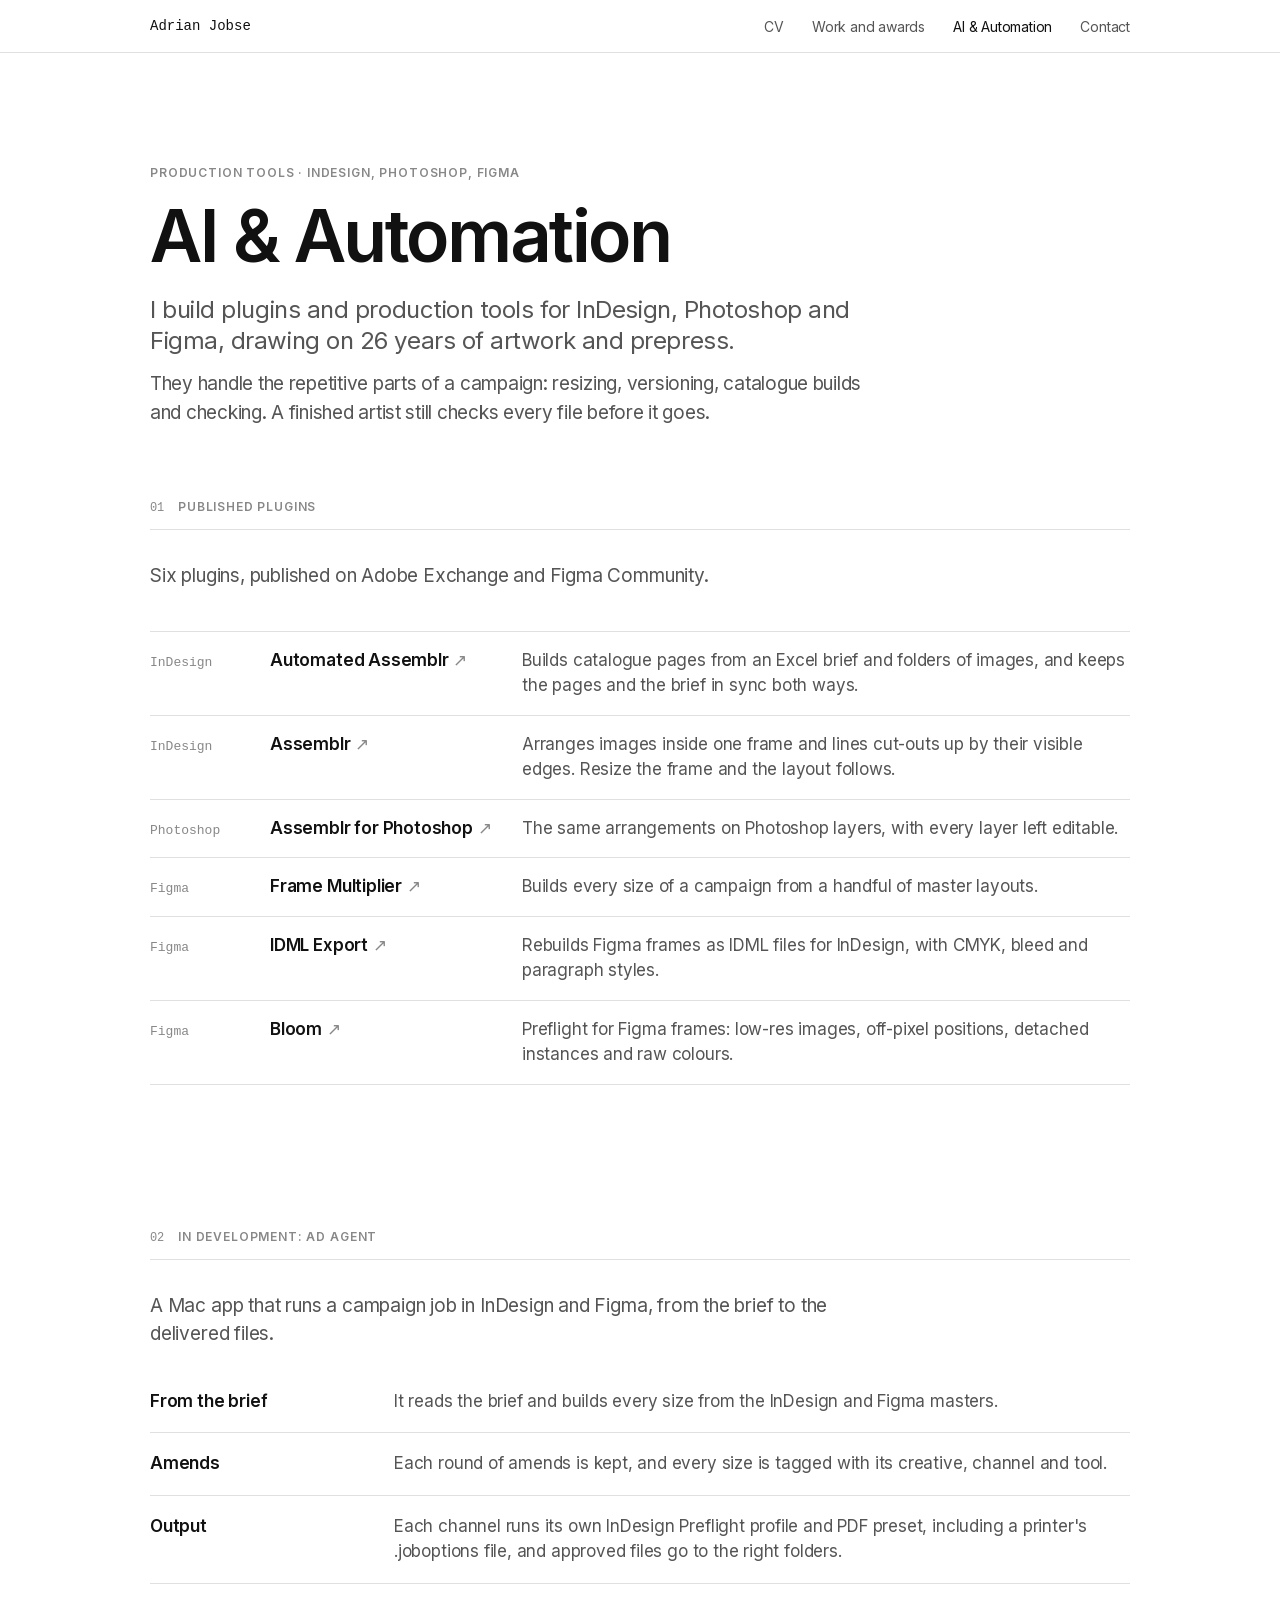
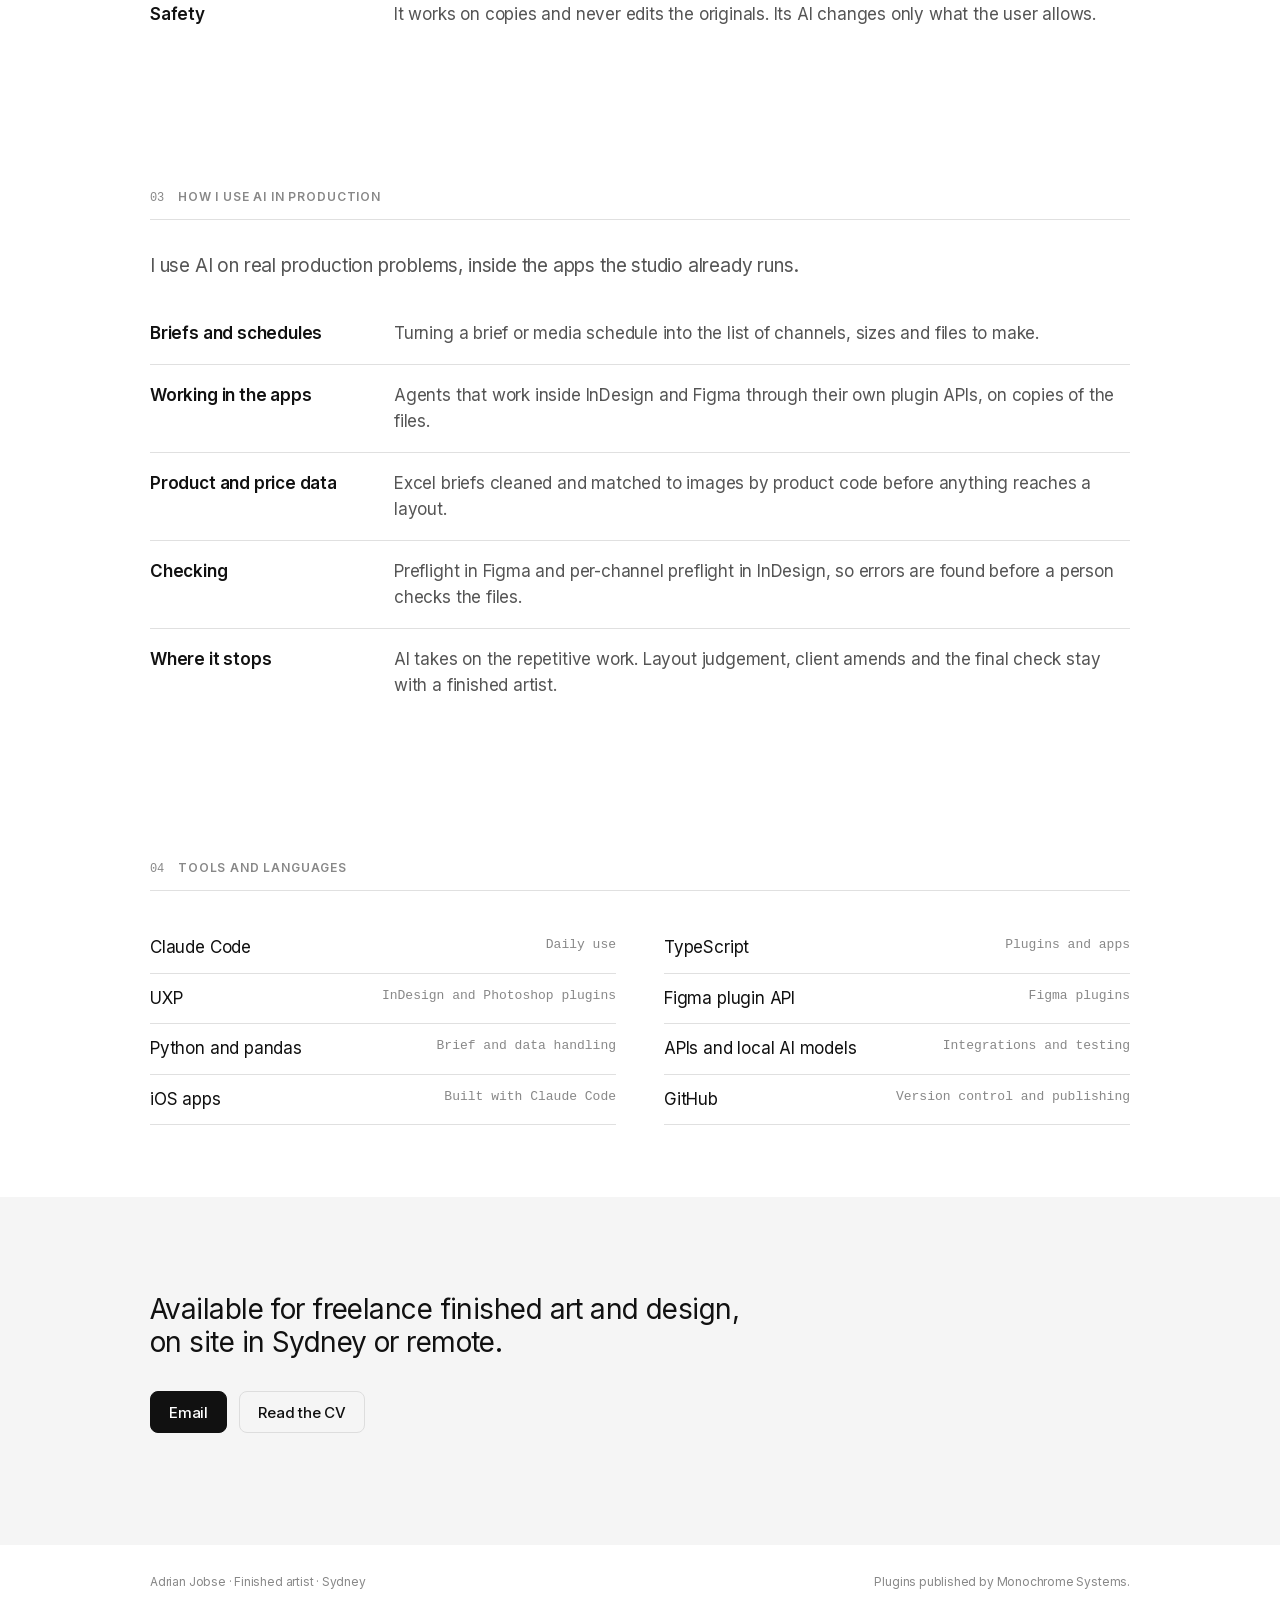
==== ai-automation.html @ ed4e742a "Award row under the CV intro buttons Co-Authored-By: Claude Opus 5.5 <noreply@anthropic.com>" ====
<!DOCTYPE html>
<html lang="en-AU">
<head>
  <meta charset="utf-8">
  <meta name="viewport" content="width=device-width, initial-scale=1">
  <title>AI &amp; Automation · Adrian Jobse</title>
  <meta name="description" content="Plugins and production tools for InDesign, Photoshop and Figma, built by a finished artist: resizing, versioning, catalogue builds and preflight.">
  <meta property="og:title" content="AI &amp; Automation · Adrian Jobse">
  <link rel="icon" href="assets/favicon.svg" type="image/svg+xml">
  <link rel="preload" href="assets/fonts/inter-latin.woff2" as="font" type="font/woff2" crossorigin>
  <link rel="stylesheet" href="assets/site.css?v=11">
</head>
<body>

<header class="nav">
  <div class="wrap">
    <a class="nav-name" href="./">Adrian Jobse</a>
    <nav class="nav-links" aria-label="Pages">
      <a href="./">CV</a>
      <a href="work.html">Work and awards</a>
      <a href="ai-automation.html" aria-current="page">AI &amp; Automation</a>
      <a href="./#contact">Contact</a>
    </nav>
  </div>
</header>

<main>

  <section class="hero">
    <div class="wrap">
      <p class="label">Production tools · InDesign, Photoshop, Figma</p>
      <h1 class="t-hero">AI &amp; Automation</h1>
      <p class="t-sub">I build plugins and production tools for InDesign, Photoshop and Figma, drawing on 26 years of artwork and prepress.</p>
      <p class="t-sub t-sub-2">They handle the repetitive parts of a campaign: resizing, versioning, catalogue builds and checking. A finished artist still checks every file before it goes.</p>
    </div>
  </section>

  <section class="section" id="plugins" style="padding-top: 0">
    <div class="wrap">
      <div class="section-head"><span class="section-index">01</span><h2 class="label">Published plugins</h2></div>
      <p class="lead">Six plugins, published on Adobe Exchange and Figma Community.</p>
      <ul class="plugins">
        <li>
          <span class="plugin-host">InDesign</span>
          <a class="plugin-name" href="https://exchange.adobe.com/apps/cc/5a740995/automated-assemblr">Automated Assemblr</a>
          <span class="plugin-text">Builds catalogue pages from an Excel brief and folders of images, and keeps the pages and the brief in sync both ways.</span>
        </li>
        <li>
          <span class="plugin-host">InDesign</span>
          <a class="plugin-name" href="https://exchange.adobe.com/apps/cc/69adc668/assemblr">Assemblr</a>
          <span class="plugin-text">Arranges images inside one frame and lines cut-outs up by their visible edges. Resize the frame and the layout follows.</span>
        </li>
        <li>
          <span class="plugin-host">Photoshop</span>
          <a class="plugin-name" href="https://exchange.adobe.com/apps/cc/ac95f6df/assemblr-for-photoshop">Assemblr for Photoshop</a>
          <span class="plugin-text">The same arrangements on Photoshop layers, with every layer left editable.</span>
        </li>
        <li>
          <span class="plugin-host">Figma</span>
          <a class="plugin-name" href="https://www.figma.com/community/plugin/1680043052278547639/frame-multiplier">Frame Multiplier</a>
          <span class="plugin-text">Builds every size of a campaign from a handful of master layouts.</span>
        </li>
        <li>
          <span class="plugin-host">Figma</span>
          <a class="plugin-name" href="https://www.figma.com/community/plugin/1673864920631374701">IDML Export</a>
          <span class="plugin-text">Rebuilds Figma frames as IDML files for InDesign, with CMYK, bleed and paragraph styles.</span>
        </li>
        <li>
          <span class="plugin-host">Figma</span>
          <a class="plugin-name" href="https://www.figma.com/community/plugin/1664550979463930940/bloom-preflight">Bloom</a>
          <span class="plugin-text">Preflight for Figma frames: low-res images, off-pixel positions, detached instances and raw colours.</span>
        </li>
      </ul>
    </div>
  </section>

  <section class="section" id="ad-agent">
    <div class="wrap">
      <div class="section-head"><span class="section-index">02</span><h2 class="label">In development: Ad Agent</h2></div>
      <p class="lead">A Mac app that runs a campaign job in InDesign and Figma, from the brief to the delivered files.</p>
      <ul class="rows">
        <li><span class="row-name">From the brief</span><span class="row-text">It reads the brief and builds every size from the InDesign and Figma masters.</span></li>
        <li><span class="row-name">Amends</span><span class="row-text">Each round of amends is kept, and every size is tagged with its creative, channel and tool.</span></li>
        <li><span class="row-name">Output</span><span class="row-text">Each channel runs its own InDesign Preflight profile and PDF preset, including a printer's .joboptions file, and approved files go to the right folders.</span></li>
        <li><span class="row-name">Safety</span><span class="row-text">It works on copies and never edits the originals. Its AI changes only what the user allows.</span></li>
      </ul>
    </div>
  </section>

  <section class="section" id="ai">
    <div class="wrap">
      <div class="section-head"><span class="section-index">03</span><h2 class="label">How I use AI in production</h2></div>
      <p class="lead">I use AI on real production problems, inside the apps the studio already runs.</p>
      <ul class="rows">
        <li><span class="row-name">Briefs and schedules</span><span class="row-text">Turning a brief or media schedule into the list of channels, sizes and files to make.</span></li>
        <li><span class="row-name">Working in the apps</span><span class="row-text">Agents that work inside InDesign and Figma through their own plugin APIs, on copies of the files.</span></li>
        <li><span class="row-name">Product and price data</span><span class="row-text">Excel briefs cleaned and matched to images by product code before anything reaches a layout.</span></li>
        <li><span class="row-name">Checking</span><span class="row-text">Preflight in Figma and per-channel preflight in InDesign, so errors are found before a person checks the files.</span></li>
        <li><span class="row-name">Where it stops</span><span class="row-text">AI takes on the repetitive work. Layout judgement, client amends and the final check stay with a finished artist.</span></li>
      </ul>
    </div>
  </section>

  <section class="section" id="tools">
    <div class="wrap">
      <div class="section-head"><span class="section-index">04</span><h2 class="label">Tools and languages</h2></div>
      <ul class="tools">
        <li><span>Claude Code</span><span class="level">Daily use</span></li>
        <li><span>TypeScript</span><span class="level">Plugins and apps</span></li>
        <li><span>UXP</span><span class="level">InDesign and Photoshop plugins</span></li>
        <li><span>Figma plugin API</span><span class="level">Figma plugins</span></li>
        <li><span>Python and pandas</span><span class="level">Brief and data handling</span></li>
        <li><span>APIs and local AI models</span><span class="level">Integrations and testing</span></li>
        <li><span>iOS apps</span><span class="level">Built with Claude Code</span></li>
        <li><span>GitHub</span><span class="level">Version control and publishing</span></li>
      </ul>
    </div>
  </section>

  <section class="contact" id="contact">
    <div class="wrap">
      <p class="t-h">Available for freelance finished art and design, on site in Sydney or remote.</p>
      <div class="actions">
        <a class="button button-primary" href="mailto:adrianjobse@icloud.com">Email</a>
        <a class="button" href="./">Read the CV</a>
      </div>
    </div>
  </section>

</main>

<footer class="footer">
  <div class="wrap">
    <span>Adrian Jobse · Finished artist · Sydney</span>
    <span>Plugins published by Monochrome Systems.</span>
  </div>
</footer>

</body>
</html>
---- assets/site.css ----
/* Adrian Jobse — CV and work.
   The Monochrome house style (Ad Agent), pared back: Inter, #111 ink on white, neutral greys,
   one signal blue for links and focus, uppercase section labels, mono numbers, hairlines. */

@font-face {
  font-family: "Inter";
  font-style: normal;
  font-weight: 100 900;
  font-display: swap;
  src: url("fonts/inter-latin.woff2") format("woff2");
}

:root {
  --font: Inter, -apple-system, BlinkMacSystemFont, "Helvetica Neue", Helvetica, Arial, sans-serif;
  --mono: ui-monospace, SFMono-Regular, "SF Mono", Menlo, Consolas, monospace;
  --ink: #111;
  --ink-2: #555;
  --ink-3: #888;
  --paper: #fff;
  --card: #f5f5f5;
  --rule: #e0e0e0;
  --signal: #3372f6;
  --ok: #22a06b;
  --w: 980px;
}

*, *::before, *::after { box-sizing: border-box; }
html { -webkit-text-size-adjust: 100%; text-size-adjust: 100%; scroll-behavior: smooth; }
@media (prefers-reduced-motion: reduce) { html { scroll-behavior: auto; } }
body {
  margin: 0;
  font-family: var(--font);
  font-size: 17px;
  line-height: 1.5;
  letter-spacing: -0.011em;
  color: var(--ink);
  background: var(--paper);
  -webkit-font-smoothing: antialiased;
  -moz-osx-font-smoothing: grayscale;
  font-feature-settings: "cv11";
}
h1, h2, h3, p, ul, ol, dl, dd, figure { margin: 0; }
h1, h2, h3 { font-weight: 600; }
ul, ol { padding: 0; list-style: none; }
img { display: block; max-width: 100%; height: auto; }
a { color: inherit; text-decoration: none; }
:focus-visible { outline: 2px solid var(--signal); outline-offset: 2px; border-radius: 4px; }
[id] { scroll-margin-top: 72px; }

.wrap { width: min(var(--w), 87.5%); margin-inline: auto; }

/* Nav ---------------------------------------------------------------------- */

.nav {
  position: sticky; top: 0; z-index: 10;
  background: rgba(255, 255, 255, 0.86);
  -webkit-backdrop-filter: saturate(180%) blur(16px);
  backdrop-filter: saturate(180%) blur(16px);
  border-bottom: 1px solid var(--rule);
}
.nav .wrap { display: flex; align-items: center; justify-content: space-between; height: 52px; }
.nav-name { font-family: var(--mono); font-size: 14px; letter-spacing: 0; }
.nav-links { display: flex; gap: 28px; font-size: 14px; color: var(--ink-2); }
.nav-links a:hover, .nav-links a[aria-current="page"] { color: var(--ink); }
@media (max-width: 640px) { .nav-links { gap: 16px; font-size: 13px; } }
/* Phones: four tabs and the name don't fit on one line, so the name drops out (each page's heading carries it). */
@media (max-width: 520px) { .nav-name { display: none; } .nav .wrap { justify-content: flex-start; } .nav-links { gap: 16px; } }

/* Type --------------------------------------------------------------------- */

.label { font-size: 12px; line-height: 1.33; font-weight: 600; letter-spacing: 0.07em; text-transform: uppercase; color: var(--ink-3); }
.t-hero { font-size: 72px; line-height: 1.04; letter-spacing: -0.034em; }
.t-sub { font-size: 24px; line-height: 1.3; font-weight: 400; letter-spacing: -0.019em; color: var(--ink-2); }
.t-h { font-size: 28px; line-height: 1.18; letter-spacing: -0.02em; }
.lead { font-size: 19px; line-height: 1.5; color: var(--ink-2); max-width: 40em; }
.mono { font-family: var(--mono); letter-spacing: 0; }
@media (max-width: 734px) {
  .t-hero { font-size: 44px; line-height: 1.06; }
  .t-sub { font-size: 20px; }
  .t-h { font-size: 23px; }
  .lead { font-size: 17px; }
}

a.link { color: var(--signal); }
a.link:hover { text-decoration: underline; }

/* Buttons and status ------------------------------------------------------- */

.actions { display: flex; flex-wrap: wrap; align-items: center; gap: 12px; margin-top: 32px; }
.button {
  display: inline-flex; align-items: center; justify-content: center;
  min-height: 42px; padding: 10px 18px;
  border: 1px solid #ddd; border-radius: 8px;
  font-size: 15px; font-weight: 500; line-height: 1.3; white-space: nowrap;
  transition: background-color 0.12s, border-color 0.12s;
}
.button:hover { background: var(--card); }
.button-primary { border-color: var(--ink); background: var(--ink); color: var(--paper); }
.button-primary:hover { background: #2b2b2b; border-color: #2b2b2b; }
.status { display: inline-flex; align-items: center; gap: 9px; padding: 0 4px; font-size: 15px; font-weight: 500; color: var(--ink-2); }
.status-dot { width: 6px; height: 6px; border-radius: 50%; background: var(--ok); }

/* Hero --------------------------------------------------------------------- */

.hero { padding: 112px 0 72px; }
.hero .label { margin-bottom: 18px; }
.hero-grid { display: grid; grid-template-columns: 1fr 280px; gap: 56px; align-items: end; }
.hero-photo { width: 100%; aspect-ratio: 3 / 4; object-fit: cover; border-radius: 14px; background: var(--card); }
@media (max-width: 900px) { .hero-grid { grid-template-columns: 1fr 200px; gap: 32px; } }
@media (max-width: 640px) {
  .hero-grid { grid-template-columns: 1fr; gap: 0; }
  .hero-photo { order: -1; width: 160px; margin-bottom: 28px; }
}
/* Award shows as a row of grey wordmarks under the buttons; links to the awards list. */
.award-strip { display: block; margin-top: 36px; color: var(--ink-3); }
.award-caption { display: block; margin-bottom: 12px; font-size: 11px; font-weight: 600; letter-spacing: 0.07em; text-transform: uppercase; }
.award-marks { display: flex; flex-wrap: wrap; gap: 14px 30px; }
.award-mark { display: flex; flex-direction: column; gap: 3px; }
.award-mark b { font-size: 14px; font-weight: 800; letter-spacing: 0.02em; text-transform: uppercase; color: #9a9a9a; line-height: 1; transition: color 0.15s; }
.award-mark i { font-style: normal; font-family: var(--mono); font-size: 10.5px; letter-spacing: 0; color: var(--ink-3); }
.award-strip:hover .award-mark b { color: var(--ink-2); }
@media (max-width: 734px) { .award-marks { gap: 12px 22px; } .award-mark b { font-size: 13px; } }
.hero .t-sub { margin-top: 20px; max-width: 30em; }
.hero .t-sub-2 { margin-top: 14px; font-size: 19px; line-height: 1.5; letter-spacing: -0.014em; max-width: 38em; }
@media (max-width: 734px) { .hero .t-sub-2 { font-size: 17px; } }
@media (max-width: 734px) { .hero { padding: 64px 0 48px; } }

.facts {
  display: grid; grid-template-columns: repeat(4, 1fr); gap: 24px;
  margin-top: 72px; padding-top: 24px; border-top: 1px solid var(--rule);
}
.fact-num { font-family: var(--mono); font-size: 28px; line-height: 1.1; letter-spacing: -0.02em; }
.fact-text { margin-top: 6px; font-size: 14px; line-height: 1.4; color: var(--ink-2); }
@media (max-width: 734px) { .facts { grid-template-columns: repeat(2, 1fr); row-gap: 28px; margin-top: 48px; } }

/* Sections ----------------------------------------------------------------- */

.section { padding: 72px 0; }
@media (max-width: 734px) { .section { padding: 48px 0; } }
.section-head {
  display: flex; align-items: baseline; gap: 14px;
  margin-bottom: 32px; padding-bottom: 12px; border-bottom: 1px solid var(--rule);
}
.section-index { font-family: var(--mono); font-size: 12px; color: var(--ink-3); font-variant-numeric: tabular-nums; }
.section .lead { margin-bottom: 40px; }

/* Two-column lists: a name on the left, what it covers on the right. */
.rows > li {
  display: grid; grid-template-columns: 220px 1fr; gap: 24px;
  padding: 18px 0; border-bottom: 1px solid var(--rule);
}
.rows > li:first-child { padding-top: 0; }
.rows > li:last-child { border-bottom: 0; }
.row-name { font-weight: 600; }
.row-text { color: var(--ink-2); }
.row-text .mono { font-size: 13px; color: var(--ink-3); }
@media (max-width: 734px) { .rows > li { grid-template-columns: 1fr; gap: 4px; } }

/* Channel tiles. */
.tiles { display: grid; grid-template-columns: repeat(3, 1fr); gap: 12px; }
.tile { padding: 22px 22px 24px; border-radius: 14px; background: var(--card); }
.tile h3 { font-size: 17px; }
.tile p { margin-top: 6px; font-size: 15px; line-height: 1.45; color: var(--ink-2); }
.tile .sizes { display: block; margin-top: 12px; font-family: var(--mono); font-size: 12px; line-height: 1.5; color: var(--ink-3); letter-spacing: 0; }
@media (max-width: 900px) { .tiles { grid-template-columns: repeat(2, 1fr); } }
@media (max-width: 560px) { .tiles { grid-template-columns: 1fr; } }

/* Tools: name and level. */
.tools { display: grid; grid-template-columns: repeat(2, 1fr); column-gap: 48px; }
.tools li { display: flex; justify-content: space-between; gap: 16px; padding: 12px 0; border-bottom: 1px solid var(--rule); }
.tools .level { font-family: var(--mono); font-size: 13px; color: var(--ink-3); letter-spacing: 0; white-space: nowrap; }
@media (max-width: 734px) { .tools { grid-template-columns: 1fr; } }
.note { margin-top: 28px; font-size: 15px; color: var(--ink-2); max-width: 44em; }

/* A headline figure in a card (the catalogue workflow). */
.highlight { display: grid; grid-template-columns: 220px 1fr; gap: 24px; align-items: baseline; margin-bottom: 40px; padding: 28px; border-radius: 14px; background: var(--card); }
.highlight-num { font-family: var(--mono); font-size: 28px; line-height: 1.1; letter-spacing: -0.02em; white-space: nowrap; }
.highlight h3 { font-size: 17px; }
.highlight p { margin-top: 4px; color: var(--ink-2); }
@media (max-width: 734px) { .highlight { grid-template-columns: 1fr; gap: 12px; padding: 22px; } }

/* Published plugins. */
.plugins > li { display: grid; grid-template-columns: 96px 228px 1fr; gap: 24px; padding: 16px 0; border-bottom: 1px solid var(--rule); align-items: baseline; }
.plugins > li:first-child { border-top: 1px solid var(--rule); }
.plugin-host { font-family: var(--mono); font-size: 13px; color: var(--ink-3); letter-spacing: 0; }
.plugin-name { font-weight: 600; color: var(--ink); }
.plugin-name::after { content: " ↗"; font-weight: 400; color: var(--ink-3); }
.plugin-name:hover { color: var(--signal); }
.plugin-text { color: var(--ink-2); }
@media (max-width: 734px) { .plugins > li { grid-template-columns: 1fr; gap: 2px; } }

/* Skills: a column per app, its features listed under it with a glyph each, as on apple.com's compare pages. */
.apps { display: grid; grid-template-columns: repeat(6, 1fr); gap: 32px 20px; }
.app { text-align: center; }
.app-icon {
  display: inline-grid; place-items: center; width: 56px; height: 56px; border-radius: 13px;
  background: var(--ink); color: #fff; font-size: 22px; font-weight: 600; letter-spacing: -0.02em;
}
.app-icon img { width: 26px; height: 26px; }
.app-name { margin-top: 14px; font-size: 17px; letter-spacing: -0.016em; }
.feats { display: grid; gap: 12px; margin-top: 20px; padding-top: 20px; border-top: 1px solid var(--rule); }
.feats li { font-size: 14px; line-height: 1.35; color: var(--ink-2); }
.utilities { margin-top: 64px; }
@media (max-width: 1068px) { .apps { grid-template-columns: repeat(3, 1fr); row-gap: 48px; } }
@media (max-width: 560px) { .apps { grid-template-columns: repeat(2, 1fr); } }

/* Experience timeline. */
.timeline > li { display: grid; grid-template-columns: 220px 1fr; gap: 24px; padding: 20px 0; border-bottom: 1px solid var(--rule); }
.timeline > li:first-child { padding-top: 0; }
.timeline > li:last-child { border-bottom: 0; }
.timeline .when { font-family: var(--mono); font-size: 14px; color: var(--ink-3); letter-spacing: 0; }
.timeline h3 { font-size: 17px; }
.timeline p { margin-top: 4px; color: var(--ink-2); }
@media (max-width: 734px) { .timeline > li { grid-template-columns: 1fr; gap: 4px; } }

/* Contact. */
.contact { padding: 96px 0 112px; background: var(--card); }
.contact .t-h { max-width: 22em; }
.contact .lead { margin-top: 12px; }

.footer { padding: 28px 0 40px; font-size: 12px; color: var(--ink-3); }
.footer .wrap { display: flex; justify-content: space-between; gap: 16px; flex-wrap: wrap; }

/* Work page ---------------------------------------------------------------- */

.campaign { padding: 56px 0; border-top: 1px solid var(--rule); }
.campaign:first-of-type { border-top: 0; padding-top: 0; }
.campaign-head { display: grid; grid-template-columns: 220px 1fr; gap: 24px; margin-bottom: 28px; }
.campaign-head h2 { font-size: 21px; letter-spacing: -0.016em; }
.campaign-head .when { margin-top: 4px; font-family: var(--mono); font-size: 13px; color: var(--ink-3); letter-spacing: 0; }
.campaign-head p { color: var(--ink-2); }
@media (max-width: 734px) { .campaign-head { grid-template-columns: 1fr; gap: 8px; } }

/* Each row's pieces grow by their aspect ratio (--ar = width / height), so a row's images share one height. */
.gallery { display: grid; gap: 28px; }
.gallery-row { display: flex; gap: 12px; align-items: flex-start; }
.gallery-row.narrow { max-width: 62%; }
.piece { flex: var(--ar, 1) 1 0; min-width: 0; }
.piece a { display: block; overflow: hidden; border-radius: 10px; background: var(--card); cursor: zoom-in; }
.piece img { width: 100%; transition: transform 0.4s cubic-bezier(0.28, 0.11, 0.32, 1); }
.piece a:hover img { transform: scale(1.015); }
.piece figcaption { margin-top: 8px; font-size: 13px; line-height: 1.4; color: var(--ink-2); }
.piece figcaption .mono { display: block; margin-top: 2px; font-size: 12px; color: var(--ink-3); }
/* Phones: landscape pieces take the full width, portrait and square ones go two across at a fixed half width. */
@media (max-width: 734px) {
  .gallery-row { flex-wrap: wrap; row-gap: 20px; }
  .gallery-row.narrow { max-width: none; }
  .piece { flex: 0 0 100%; order: 1; }
  .piece.pair { flex: 0 0 calc(50% - 6px); order: 0; }
}

/* Rollout flow chart: Ad Agent's node view in miniature (scripts/rollout.py draws the SVG). */
.flow { border: 1px solid var(--rule); border-radius: 14px; overflow: hidden; background: #fff; }
.flow-bar { display: flex; align-items: baseline; gap: 12px; padding: 12px 18px; border-bottom: 1px solid #eee; font-size: 13px; }
.flow-name { font-weight: 600; }
.flow-sub { color: var(--ink-3); }
.flow-view { padding: 24px 22px 26px; overflow-x: auto; background: radial-gradient(ellipse 70% 80% at 50% 55%, #f1f1f1 0%, #f1f1f1 45%, #fff 100%); }
.flow-graph { display: block; width: 100%; min-width: 880px; height: auto; overflow: visible; font-family: var(--font); }
.fl-title { font-size: 10.5px; font-weight: 600; letter-spacing: 0.07em; fill: var(--ink-3); }
.fe { fill: none; stroke: #d6d6d6; stroke-width: 1.2; }
.fe-chosen { stroke: var(--signal); stroke-width: 2; }
.fn-box { fill: #fff; stroke: #e0e0e0; }
.fn-chosen .fn-box { stroke: var(--signal); }
.fn-mark { fill: var(--signal); }
.fn-label { font-size: 12px; font-weight: 600; fill: var(--ink); letter-spacing: -0.005em; }
.fn-mono { font-family: var(--mono); font-size: 10.5px; font-weight: 400; fill: var(--ink-2); letter-spacing: 0; }
.fn-sub { font-size: 10.5px; fill: var(--ink-2); }
.fn-app { fill: var(--ink-2); }
.flow-key { display: inline-flex; align-items: center; gap: 5px; margin-left: 14px; }
.flow-key svg { width: 11px; height: 11px; fill: var(--ink-2); }
.flow-summary { display: flex; flex-wrap: wrap; align-items: center; gap: 8px; padding: 10px 18px; border-top: 1px solid #eee; font-size: 12px; color: var(--ink-3); }
@media (max-width: 734px) { .flow-view { padding: 18px 14px; } }

/* Awards. */
.awards > li { display: grid; grid-template-columns: 72px 1fr auto; gap: 24px; padding: 16px 0; border-bottom: 1px solid var(--rule); align-items: baseline; }
.awards > li:first-child { border-top: 1px solid var(--rule); }
.awards .year { font-family: var(--mono); font-size: 14px; color: var(--ink-3); letter-spacing: 0; }
.awards .what { font-weight: 600; }
.awards .detail { display: block; font-weight: 400; color: var(--ink-2); }
.awards .src { font-size: 13px; color: var(--signal); white-space: nowrap; }
.awards .src:hover { text-decoration: underline; }
@media (max-width: 734px) { .awards > li { grid-template-columns: 52px 1fr; } .awards .src { grid-column: 2; } }

/* Lightbox. */
.lightbox { padding: 0; border: 0; background: transparent; max-width: 100vw; max-height: 100vh; width: 100vw; height: 100vh; }
.lightbox::backdrop { background: rgba(10, 10, 10, 0.92); }
.lightbox form { position: absolute; inset: 0; display: grid; place-items: center; padding: 48px 24px 64px; }
.lightbox button { all: unset; position: absolute; inset: 0; cursor: zoom-out; }
.lightbox img { position: relative; max-width: 100%; max-height: calc(100vh - 112px); width: auto; border-radius: 4px; pointer-events: none; }
.lightbox p { position: absolute; left: 0; right: 0; bottom: 24px; text-align: center; font-size: 13px; color: #a7adb6; pointer-events: none; }

/* Print: the CV page as a clean two-page handout. */
@media print {
  .nav, .actions, .contact .actions, .footer { display: none; }
  body { font-size: 11pt; }
  .hero { padding: 0 0 16pt; }
  .t-hero { font-size: 32pt; }
  .t-sub { font-size: 13pt; }
  .facts { margin-top: 16pt; }
  .section { padding: 14pt 0; break-inside: avoid-page; }
  .tile { background: none; border: 1px solid var(--rule); break-inside: avoid; }
  .contact { padding: 16pt 0; background: none; }
  .wrap { width: 100%; }
  a.link::after { content: " (" attr(href) ")"; color: var(--ink-3); font-size: 9pt; }
}
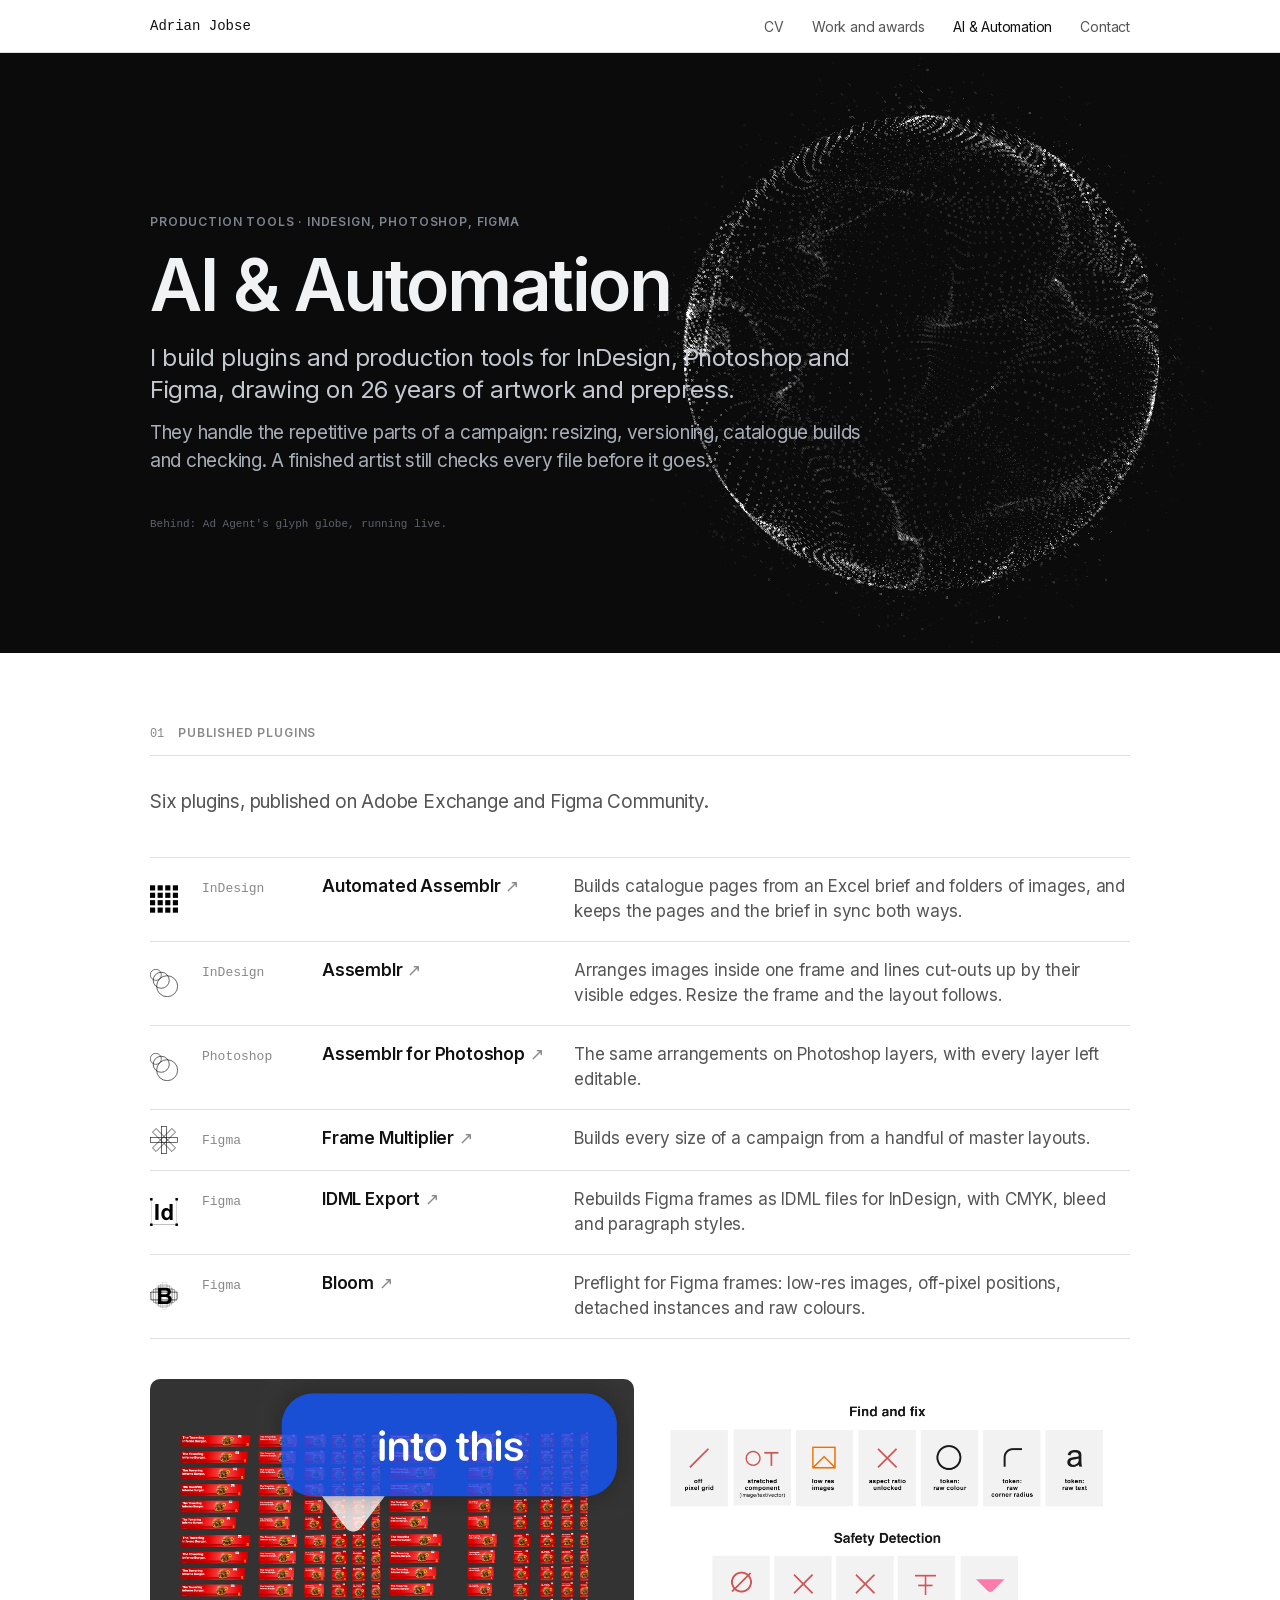
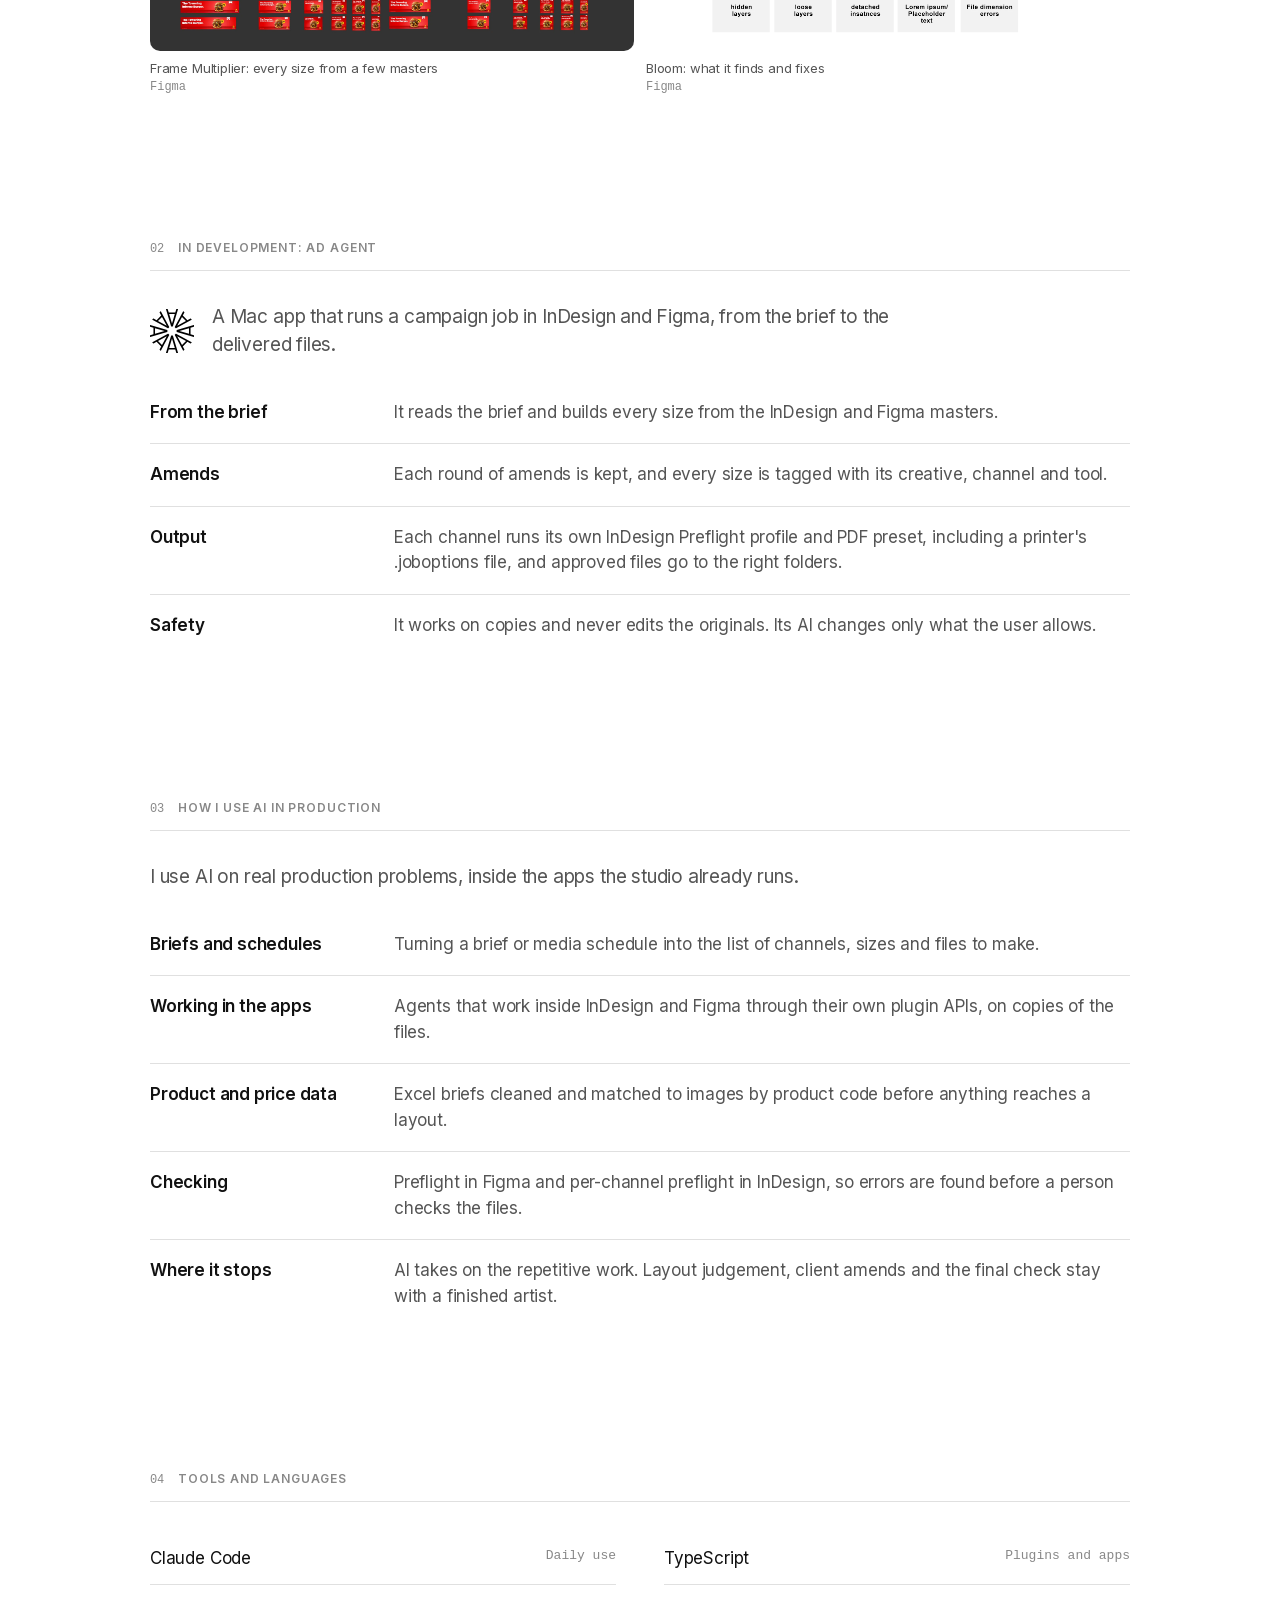
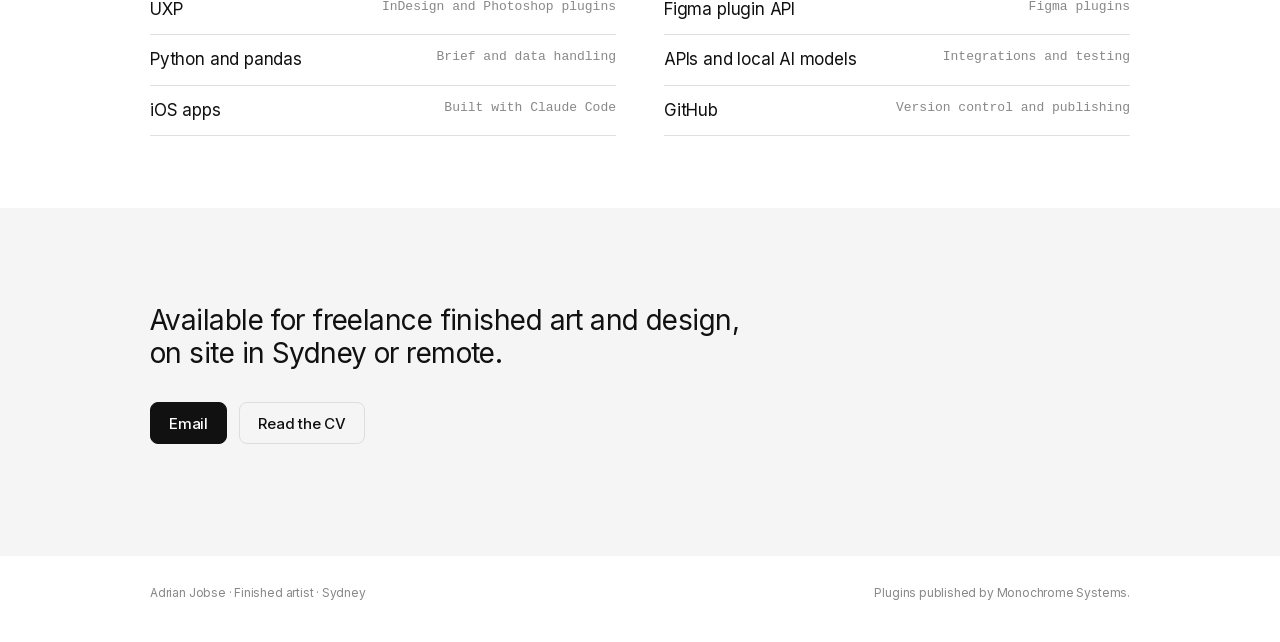
==== commit c0fc3ed8: "AI & Automation: Ad Agent globe header, plugin icons, tour slides Co-Authored-By: Claude Opus 5.5 <n" ====
--- a/ai-automation.html
+++ b/ai-automation.html
@@ -8,7 +8,7 @@
   <meta property="og:title" content="AI &amp; Automation · Adrian Jobse">
   <link rel="icon" href="assets/favicon.svg" type="image/svg+xml">
   <link rel="preload" href="assets/fonts/inter-latin.woff2" as="font" type="font/woff2" crossorigin>
-  <link rel="stylesheet" href="assets/site.css?v=11">
+  <link rel="stylesheet" href="assets/site.css?v=14">
 </head>
 <body>
 
@@ -26,58 +26,72 @@
 
 <main>
 
-  <section class="hero">
+  <section class="hero hero-dark">
+    <div class="glyphs" data-glyphs='{"form":"globe","speed":2,"wobble":0,"grain":0,"flow":0.3,"breathe":0.05,"radius":0.37,"glyphScale":0.8,"rim":3.6,"back":1,"brightness":1.2,"tilt":0.21,"spray":0.5,"points":10000,"spin":0.11,"center":[0.72,0.5]}' aria-hidden="true"></div>
     <div class="wrap">
       <p class="label">Production tools · InDesign, Photoshop, Figma</p>
       <h1 class="t-hero">AI &amp; Automation</h1>
       <p class="t-sub">I build plugins and production tools for InDesign, Photoshop and Figma, drawing on 26 years of artwork and prepress.</p>
       <p class="t-sub t-sub-2">They handle the repetitive parts of a campaign: resizing, versioning, catalogue builds and checking. A finished artist still checks every file before it goes.</p>
-    </div>
-  </section>
-
-  <section class="section" id="plugins" style="padding-top: 0">
+      <p class="hero-credit">Behind: Ad Agent's glyph globe, running live.</p>
+    </div>
+  </section>
+
+  <section class="section" id="plugins">
     <div class="wrap">
       <div class="section-head"><span class="section-index">01</span><h2 class="label">Published plugins</h2></div>
       <p class="lead">Six plugins, published on Adobe Exchange and Figma Community.</p>
       <ul class="plugins">
         <li>
+          <img class="plugin-icon" src="assets/plugins/automated-assemblr.svg" alt="" width="28" height="28">
           <span class="plugin-host">InDesign</span>
           <a class="plugin-name" href="https://exchange.adobe.com/apps/cc/5a740995/automated-assemblr">Automated Assemblr</a>
           <span class="plugin-text">Builds catalogue pages from an Excel brief and folders of images, and keeps the pages and the brief in sync both ways.</span>
         </li>
         <li>
+          <img class="plugin-icon" src="assets/plugins/assemblr.svg" alt="" width="28" height="28">
           <span class="plugin-host">InDesign</span>
           <a class="plugin-name" href="https://exchange.adobe.com/apps/cc/69adc668/assemblr">Assemblr</a>
           <span class="plugin-text">Arranges images inside one frame and lines cut-outs up by their visible edges. Resize the frame and the layout follows.</span>
         </li>
         <li>
+          <img class="plugin-icon" src="assets/plugins/assemblr.svg" alt="" width="28" height="28">
           <span class="plugin-host">Photoshop</span>
           <a class="plugin-name" href="https://exchange.adobe.com/apps/cc/ac95f6df/assemblr-for-photoshop">Assemblr for Photoshop</a>
           <span class="plugin-text">The same arrangements on Photoshop layers, with every layer left editable.</span>
         </li>
         <li>
+          <img class="plugin-icon" src="assets/plugins/frame-multiplier.svg" alt="" width="28" height="28">
           <span class="plugin-host">Figma</span>
           <a class="plugin-name" href="https://www.figma.com/community/plugin/1680043052278547639/frame-multiplier">Frame Multiplier</a>
           <span class="plugin-text">Builds every size of a campaign from a handful of master layouts.</span>
         </li>
         <li>
+          <img class="plugin-icon" src="assets/plugins/idml-export.svg" alt="" width="28" height="28">
           <span class="plugin-host">Figma</span>
           <a class="plugin-name" href="https://www.figma.com/community/plugin/1673864920631374701">IDML Export</a>
           <span class="plugin-text">Rebuilds Figma frames as IDML files for InDesign, with CMYK, bleed and paragraph styles.</span>
         </li>
         <li>
+          <img class="plugin-icon" src="assets/plugins/bloom.svg" alt="" width="28" height="28">
           <span class="plugin-host">Figma</span>
           <a class="plugin-name" href="https://www.figma.com/community/plugin/1664550979463930940/bloom-preflight">Bloom</a>
           <span class="plugin-text">Preflight for Figma frames: low-res images, off-pixel positions, detached instances and raw colours.</span>
         </li>
       </ul>
+      <div class="gallery" style="margin-top: 40px">
+        <div class="gallery-row">
+          <figure class="piece" style="--ar: 1.778"><a href="assets/plugins/frame-multiplier-tour-3-1920.webp"><img src="assets/plugins/frame-multiplier-tour-3-1920.webp" width="1920" height="1080" loading="lazy" alt="Frame Multiplier: a handful of burger ad masters built out into hundreds of sizes on a Figma canvas."></a><figcaption>Frame Multiplier: every size from a few masters<span class="mono">Figma</span></figcaption></figure>
+          <figure class="piece" style="--ar: 1.778"><a href="assets/plugins/bloom-tour-3-1920.webp"><img src="assets/plugins/bloom-tour-3-1920.webp" width="1920" height="1080" loading="lazy" alt="Bloom: what it finds and fixes, from off-pixel positions and low-res images to detached instances and placeholder text."></a><figcaption>Bloom: what it finds and fixes<span class="mono">Figma</span></figcaption></figure>
+        </div>
+      </div>
     </div>
   </section>
 
   <section class="section" id="ad-agent">
     <div class="wrap">
       <div class="section-head"><span class="section-index">02</span><h2 class="label">In development: Ad Agent</h2></div>
-      <p class="lead">A Mac app that runs a campaign job in InDesign and Figma, from the brief to the delivered files.</p>
+      <p class="lead lead-with-icon"><img class="product-mark" src="assets/plugins/ad-agent.svg" alt="" width="44" height="44">A Mac app that runs a campaign job in InDesign and Figma, from the brief to the delivered files.</p>
       <ul class="rows">
         <li><span class="row-name">From the brief</span><span class="row-text">It reads the brief and builds every size from the InDesign and Figma masters.</span></li>
         <li><span class="row-name">Amends</span><span class="row-text">Each round of amends is kept, and every size is tagged with its creative, channel and tool.</span></li>
@@ -136,5 +150,54 @@
   </div>
 </footer>
 
+<dialog class="lightbox" aria-label="Enlarged image">
+  <form method="dialog">
+    <button aria-label="Close"></button>
+    <img alt="">
+    <p></p>
+  </form>
+</dialog>
+
+<script type="module">
+  // Ad Agent's glyph globe (assets/js/glyphs.js, from Ad Agent's globe.ts via the Monochrome Systems site): runs while
+  // the header is on screen, stops when it scrolls away, a still frame under Reduce motion.
+  import { startGlyphGlobe } from "./assets/js/glyphs.js";
+  for (const host of document.querySelectorAll("[data-glyphs]")) {
+    const options = JSON.parse(host.dataset.glyphs);
+    const canvas = document.createElement("canvas");
+    host.append(canvas);
+    // Start at once (the header is the first thing on the page); pause while it's scrolled away, carry on where it left off.
+    let globe = startGlyphGlobe(canvas, options);
+    let time = 0;
+    let since = performance.now();
+    const observer = new IntersectionObserver(([entry]) => {
+      if (entry.isIntersecting && !globe) {
+        globe = startGlyphGlobe(canvas, { ...options, time });
+        since = performance.now();
+      } else if (!entry.isIntersecting && globe) {
+        time += ((performance.now() - since) / 1000) * (options.speed || 1);
+        globe.stop();
+        globe = null;
+      }
+    });
+    observer.observe(host);
+    host.observer = observer;
+  }
+
+  const box = document.querySelector(".lightbox");
+  const big = box.querySelector("img");
+  const caption = box.querySelector("p");
+  document.querySelectorAll(".piece a").forEach((link) => {
+    link.addEventListener("click", (event) => {
+      if (event.metaKey || event.ctrlKey || event.shiftKey) return;
+      event.preventDefault();
+      big.src = link.href;
+      big.alt = link.querySelector("img").alt;
+      caption.textContent = link.closest("figure").querySelector("figcaption").innerText.replace("\n", " · ");
+      box.showModal();
+    });
+  });
+</script>
+
 </body>
 </html>
--- a/assets/site.css
+++ b/assets/site.css
@@ -115,7 +115,11 @@
 .award-strip { display: block; margin-top: 36px; color: var(--ink-3); }
 .award-caption { display: block; margin-bottom: 12px; font-size: 11px; font-weight: 600; letter-spacing: 0.07em; text-transform: uppercase; }
 .award-marks { display: flex; flex-wrap: wrap; gap: 14px 30px; }
-.award-mark { display: flex; flex-direction: column; gap: 3px; }
+.award-mark { display: flex; flex-direction: column; justify-content: flex-end; gap: 6px; }
+/* Each show's own logo, flattened to one grey whatever its colours (B&T's is white, AdNews's is red). */
+.award-mark img { display: block; width: auto; max-width: none; filter: brightness(0); opacity: 0.42; transition: opacity 0.15s; }
+.award-strip:hover .award-mark img { opacity: 0.7; }
+.award-marks { align-items: flex-end; }
 .award-mark b { font-size: 14px; font-weight: 800; letter-spacing: 0.02em; text-transform: uppercase; color: #9a9a9a; line-height: 1; transition: color 0.15s; }
 .award-mark i { font-style: normal; font-family: var(--mono); font-size: 10.5px; letter-spacing: 0; color: var(--ink-3); }
 .award-strip:hover .award-mark b { color: var(--ink-2); }
@@ -179,15 +183,32 @@
 .highlight p { margin-top: 4px; color: var(--ink-2); }
 @media (max-width: 734px) { .highlight { grid-template-columns: 1fr; gap: 12px; padding: 22px; } }
 
+/* AI & Automation header: near black, Ad Agent's glyph globe running behind the words (assets/js/glyphs.js). */
+.hero-dark { position: relative; overflow: hidden; isolation: isolate; min-height: 600px; display: flex; align-items: center; background: #0b0b0c; color: #f1f2f4; }
+.hero-dark .wrap { position: relative; z-index: 1; }
+.hero-dark .label { color: #7e858f; }
+.hero-dark .t-sub { color: #c4c9d0; }
+.hero-dark .t-sub-2 { color: #a7adb6; }
+.hero-credit { margin-top: 40px; font-family: var(--mono); font-size: 11px; letter-spacing: 0; color: #5d636b; }
+.glyphs { position: absolute; inset: 0; z-index: 0; overflow: hidden; pointer-events: none; }
+.glyphs canvas { position: absolute; left: 0; top: 0; width: 100%; height: 100%; }
+@media (max-width: 734px) { .hero-dark { min-height: 520px; } .hero-dark .glyphs { opacity: 0.3; } }
+
+/* Product marks: each plugin's own icon, drawn in its own weights. */
+.plugin-icon { width: 28px; height: 28px; align-self: center; }
+.lead-with-icon { display: flex; align-items: center; gap: 18px; }
+.product-mark { flex: none; width: 44px; height: 44px; }
+
 /* Published plugins. */
 .plugins > li { display: grid; grid-template-columns: 96px 228px 1fr; gap: 24px; padding: 16px 0; border-bottom: 1px solid var(--rule); align-items: baseline; }
 .plugins > li:first-child { border-top: 1px solid var(--rule); }
+.plugins > li:has(> .plugin-icon) { grid-template-columns: 28px 96px 228px 1fr; }
 .plugin-host { font-family: var(--mono); font-size: 13px; color: var(--ink-3); letter-spacing: 0; }
 .plugin-name { font-weight: 600; color: var(--ink); }
 .plugin-name::after { content: " ↗"; font-weight: 400; color: var(--ink-3); }
 .plugin-name:hover { color: var(--signal); }
 .plugin-text { color: var(--ink-2); }
-@media (max-width: 734px) { .plugins > li { grid-template-columns: 1fr; gap: 2px; } }
+@media (max-width: 734px) { .plugins > li, .plugins > li:has(> .plugin-icon) { grid-template-columns: 1fr; gap: 2px; } .plugin-icon { margin-bottom: 6px; } }
 
 /* Skills: a column per app, its features listed under it with a glyph each, as on apple.com's compare pages. */
 .apps { display: grid; grid-template-columns: repeat(6, 1fr); gap: 32px 20px; }
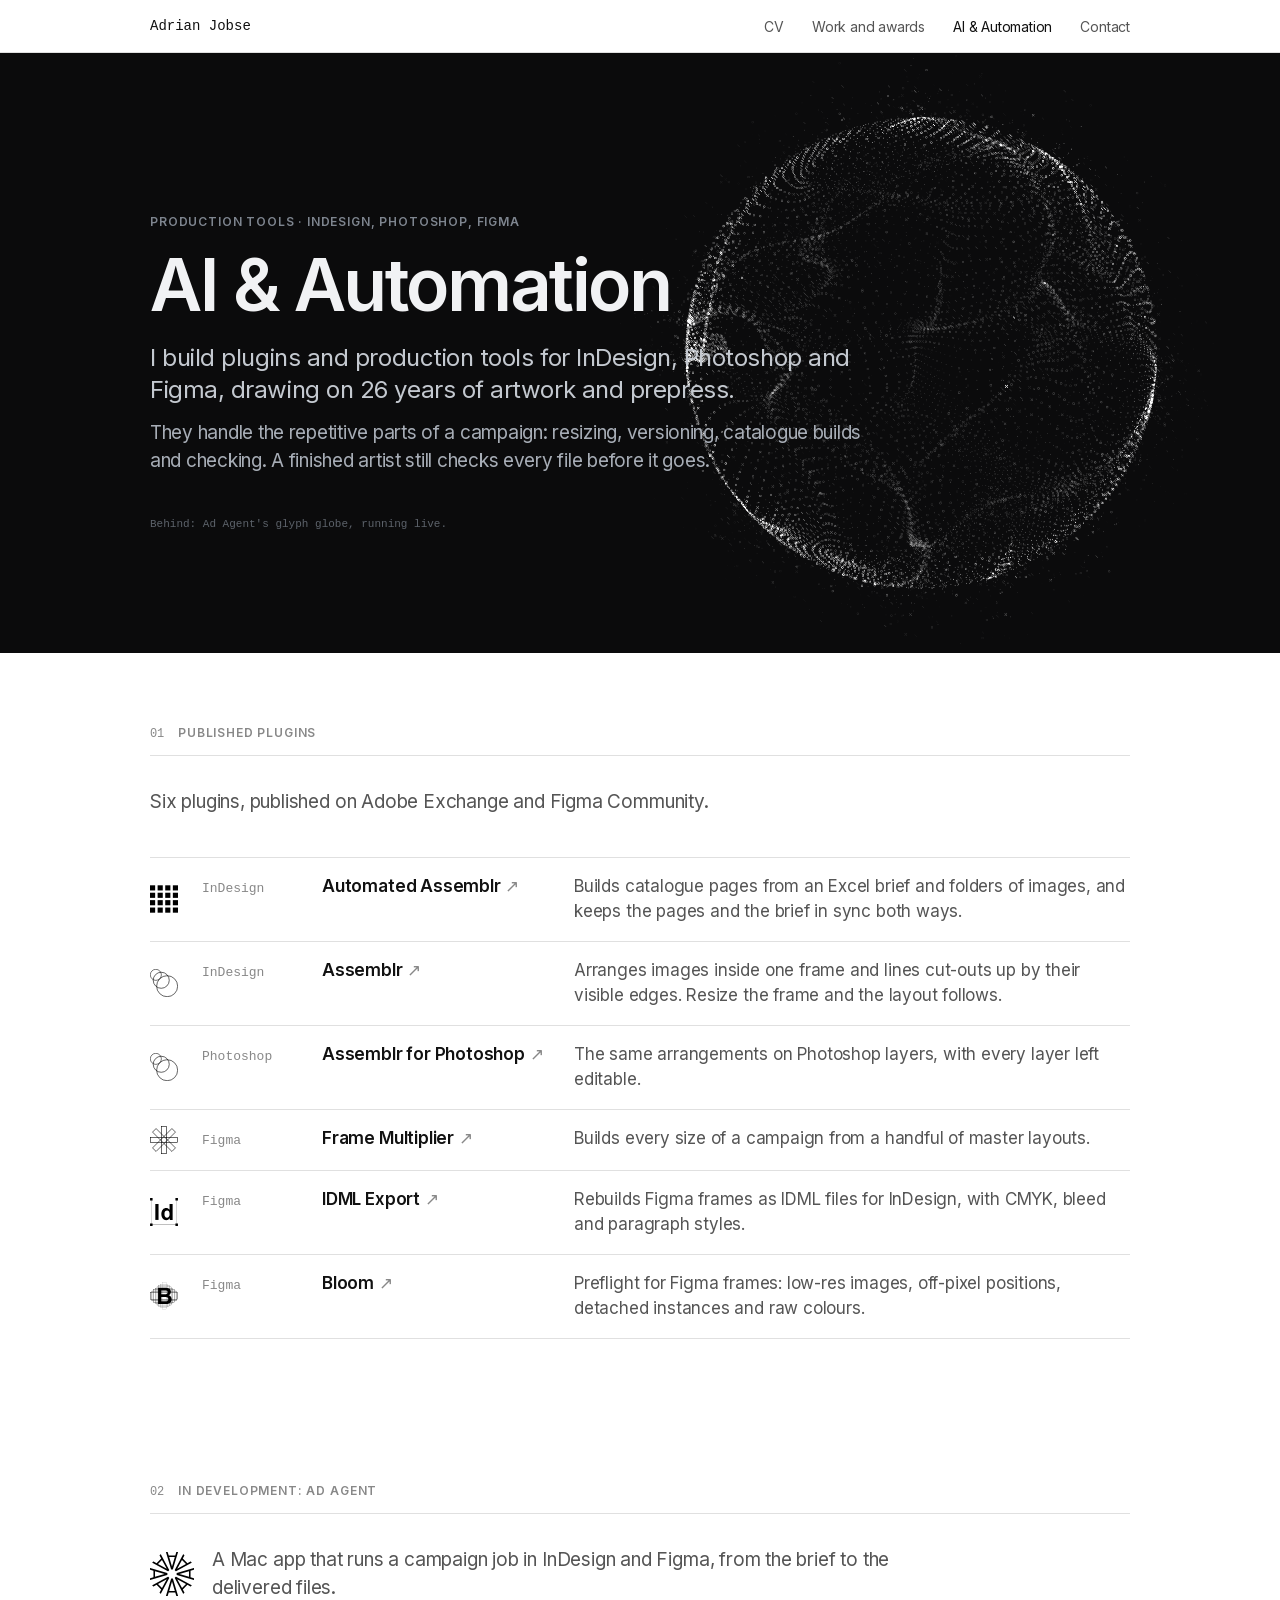
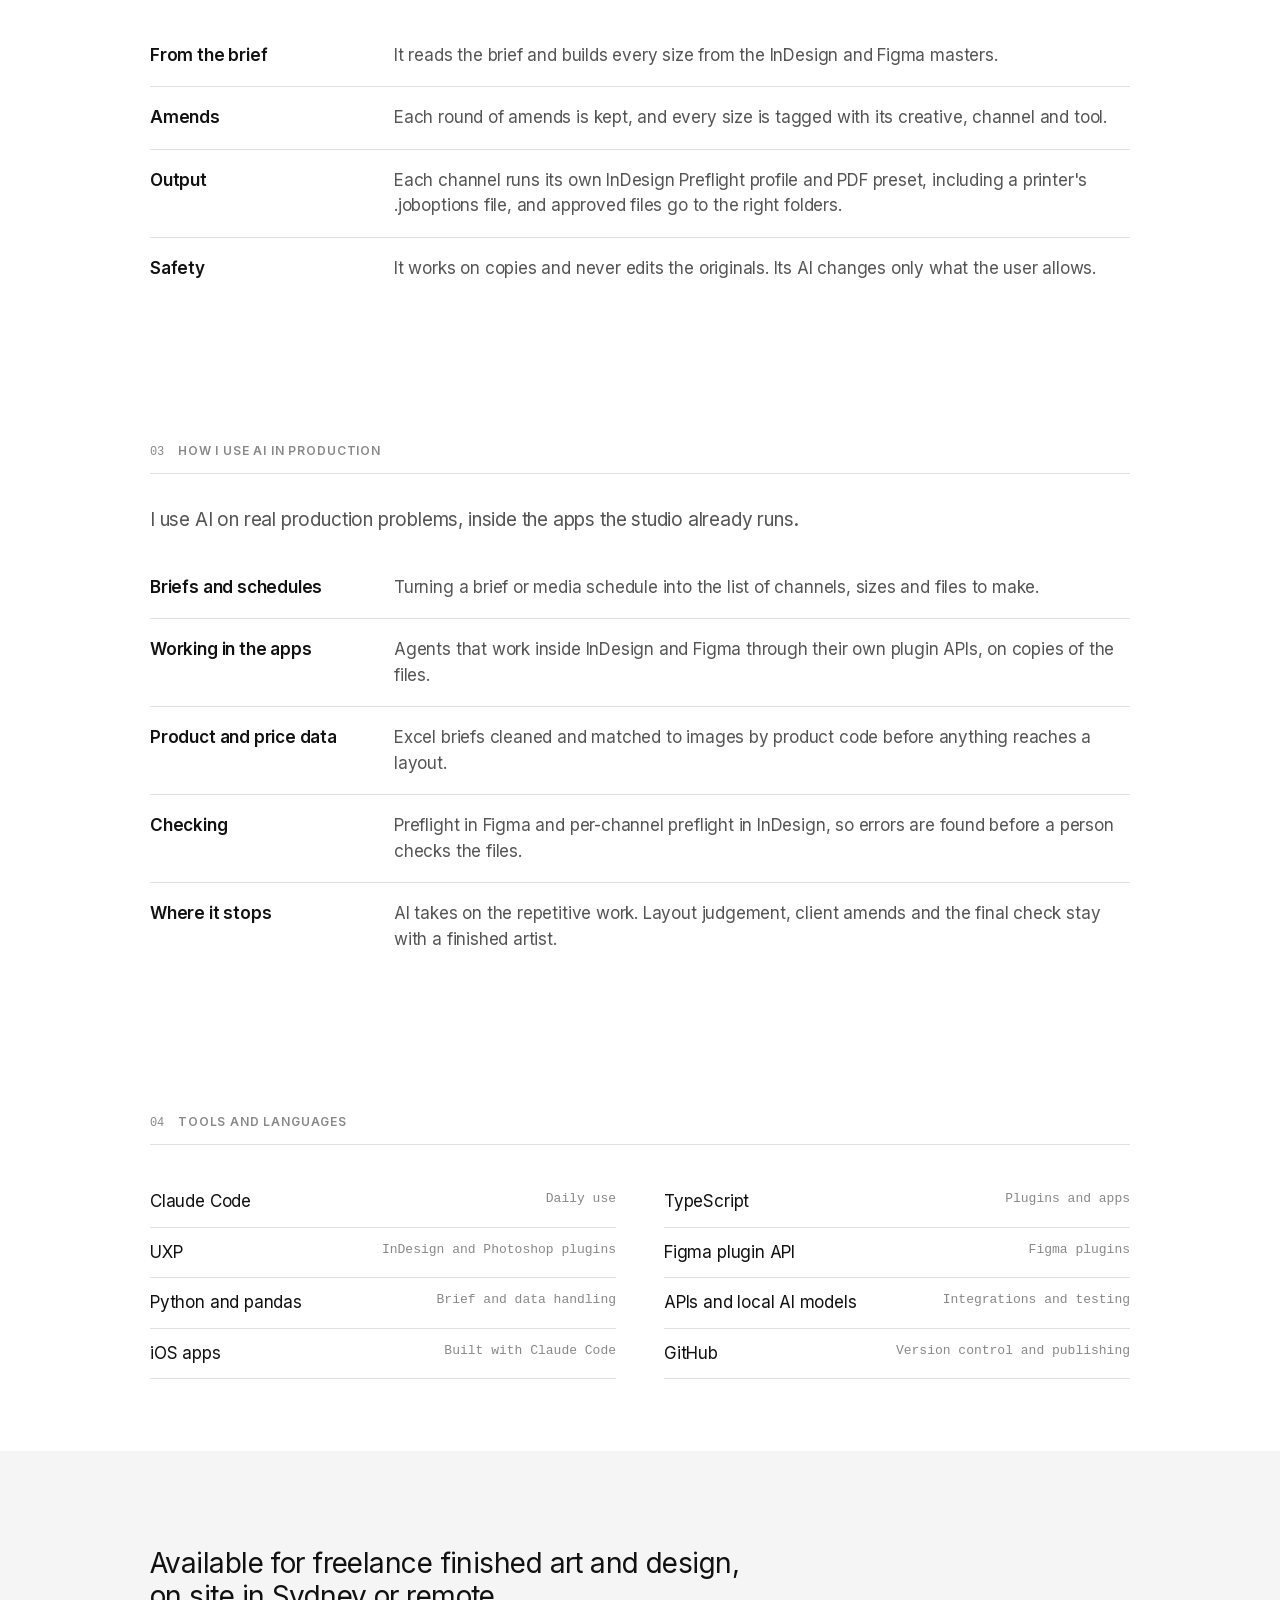
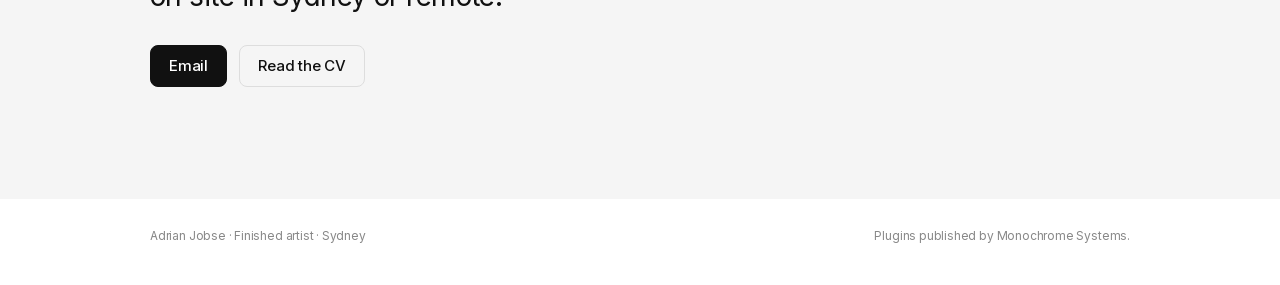
==== commit b1ab3f23: "Remove the Frame Multiplier and Bloom slides Co-Authored-By: Claude Opus 5.5 <noreply@anthropic.com>" ====
--- a/ai-automation.html
+++ b/ai-automation.html
@@ -79,12 +79,6 @@
           <span class="plugin-text">Preflight for Figma frames: low-res images, off-pixel positions, detached instances and raw colours.</span>
         </li>
       </ul>
-      <div class="gallery" style="margin-top: 40px">
-        <div class="gallery-row">
-          <figure class="piece" style="--ar: 1.778"><a href="assets/plugins/frame-multiplier-tour-3-1920.webp"><img src="assets/plugins/frame-multiplier-tour-3-1920.webp" width="1920" height="1080" loading="lazy" alt="Frame Multiplier: a handful of burger ad masters built out into hundreds of sizes on a Figma canvas."></a><figcaption>Frame Multiplier: every size from a few masters<span class="mono">Figma</span></figcaption></figure>
-          <figure class="piece" style="--ar: 1.778"><a href="assets/plugins/bloom-tour-3-1920.webp"><img src="assets/plugins/bloom-tour-3-1920.webp" width="1920" height="1080" loading="lazy" alt="Bloom: what it finds and fixes, from off-pixel positions and low-res images to detached instances and placeholder text."></a><figcaption>Bloom: what it finds and fixes<span class="mono">Figma</span></figcaption></figure>
-        </div>
-      </div>
     </div>
   </section>
 
@@ -150,13 +144,6 @@
   </div>
 </footer>
 
-<dialog class="lightbox" aria-label="Enlarged image">
-  <form method="dialog">
-    <button aria-label="Close"></button>
-    <img alt="">
-    <p></p>
-  </form>
-</dialog>
 
 <script type="module">
   // Ad Agent's glyph globe (assets/js/glyphs.js, from Ad Agent's globe.ts via the Monochrome Systems site): runs while
@@ -184,19 +171,6 @@
     host.observer = observer;
   }
 
-  const box = document.querySelector(".lightbox");
-  const big = box.querySelector("img");
-  const caption = box.querySelector("p");
-  document.querySelectorAll(".piece a").forEach((link) => {
-    link.addEventListener("click", (event) => {
-      if (event.metaKey || event.ctrlKey || event.shiftKey) return;
-      event.preventDefault();
-      big.src = link.href;
-      big.alt = link.querySelector("img").alt;
-      caption.textContent = link.closest("figure").querySelector("figcaption").innerText.replace("\n", " · ");
-      box.showModal();
-    });
-  });
 </script>
 
 </body>
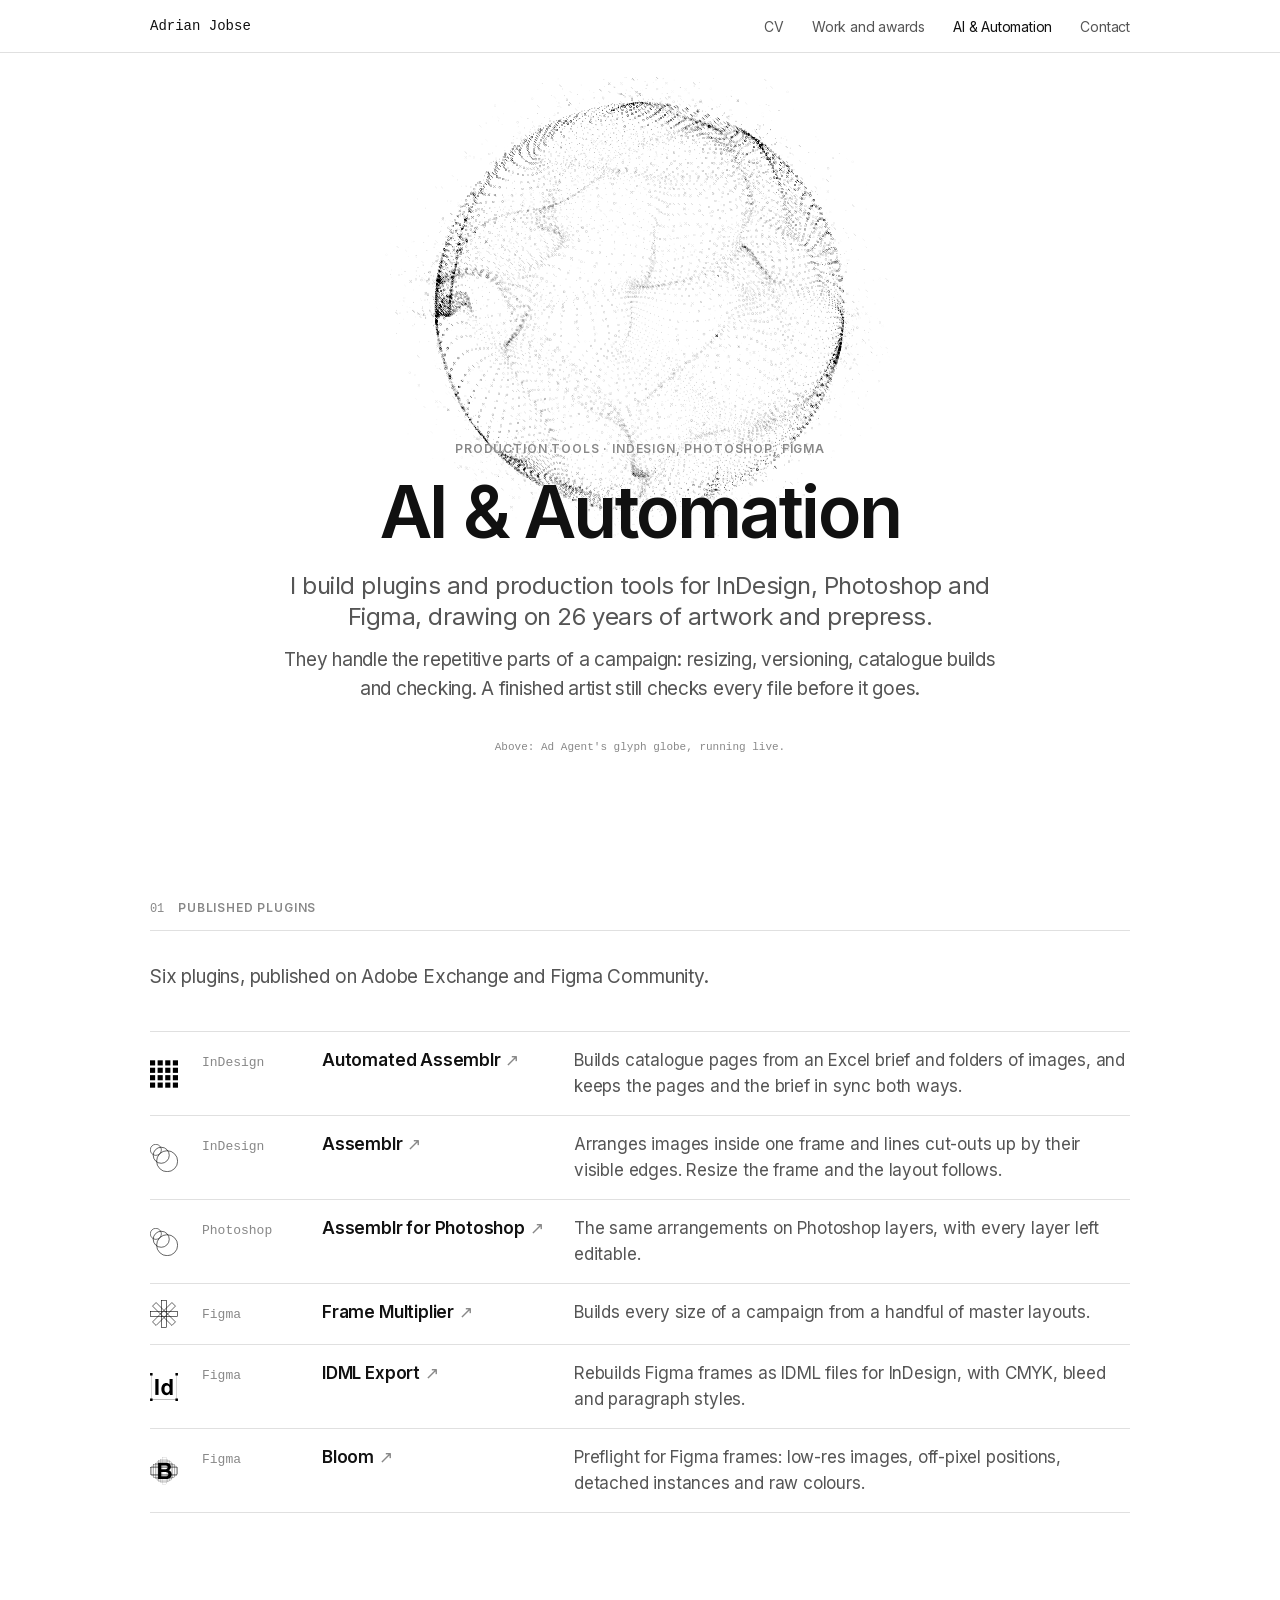
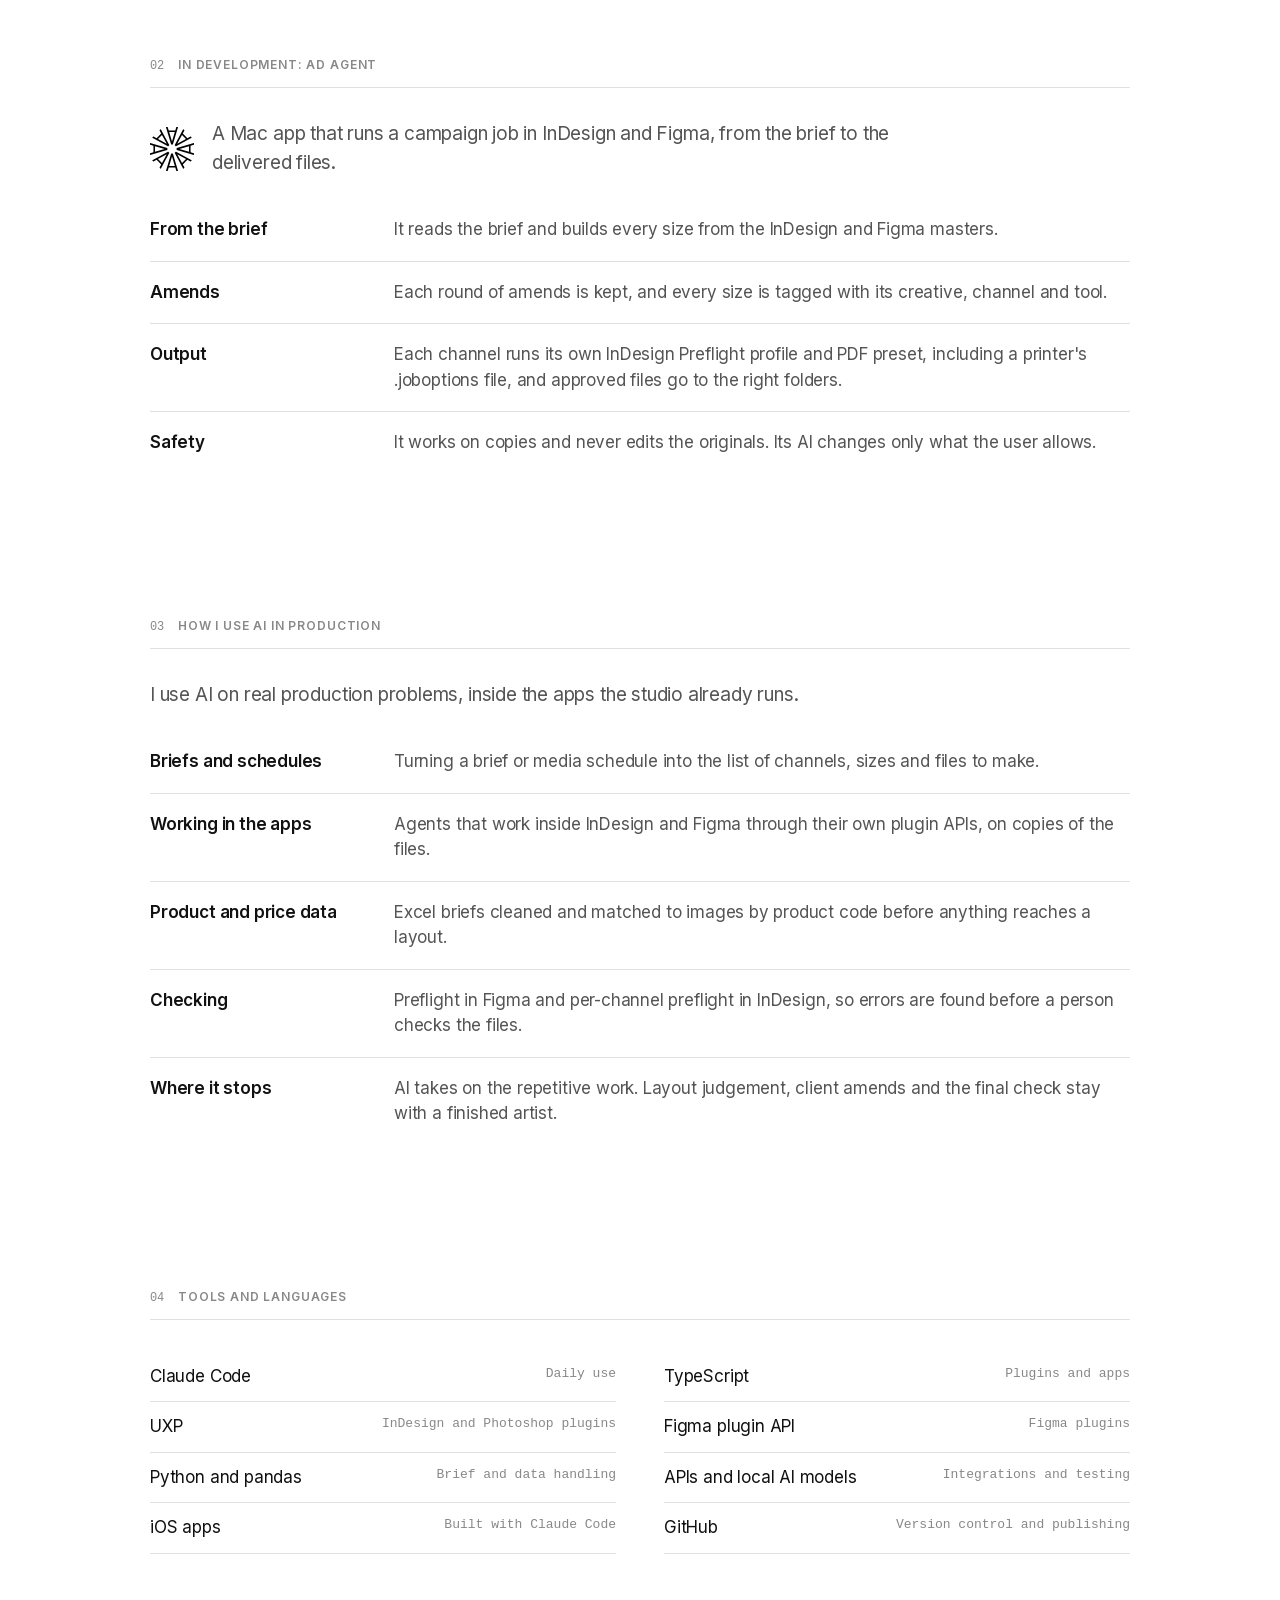
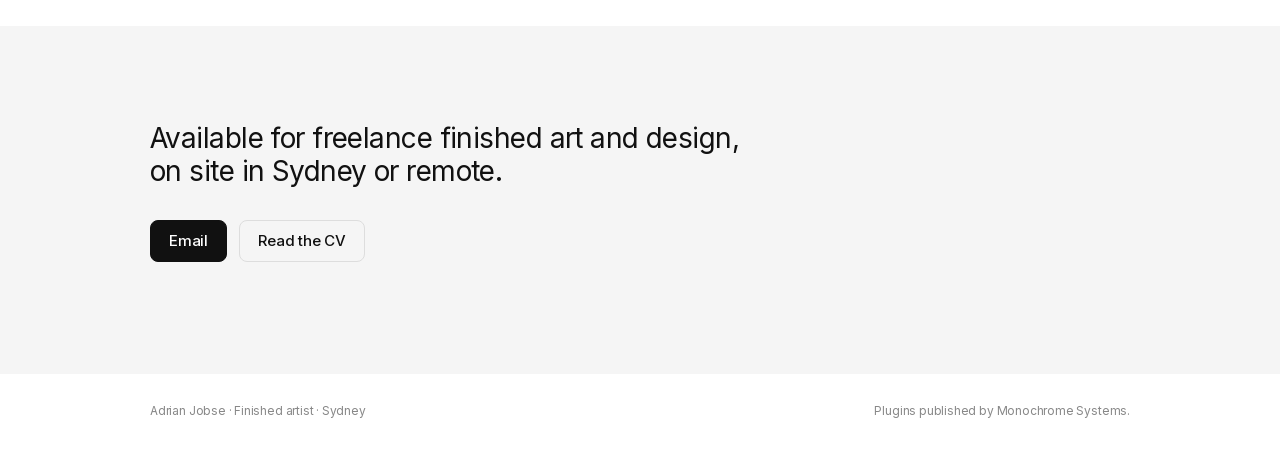
==== commit 28abebcc: "AI page: globe on white, above the title Co-Authored-By: Claude Opus 5.5 <noreply@anthropic.com>" ====
--- a/ai-automation.html
+++ b/ai-automation.html
@@ -8,7 +8,7 @@
   <meta property="og:title" content="AI &amp; Automation · Adrian Jobse">
   <link rel="icon" href="assets/favicon.svg" type="image/svg+xml">
   <link rel="preload" href="assets/fonts/inter-latin.woff2" as="font" type="font/woff2" crossorigin>
-  <link rel="stylesheet" href="assets/site.css?v=14">
+  <link rel="stylesheet" href="assets/site.css?v=15">
 </head>
 <body>
 
@@ -26,14 +26,16 @@
 
 <main>
 
-  <section class="hero hero-dark">
-    <div class="glyphs" data-glyphs='{"form":"globe","speed":2,"wobble":0,"grain":0,"flow":0.3,"breathe":0.05,"radius":0.37,"glyphScale":0.8,"rim":3.6,"back":1,"brightness":1.2,"tilt":0.21,"spray":0.5,"points":10000,"spin":0.11,"center":[0.72,0.5]}' aria-hidden="true"></div>
-    <div class="wrap">
+  <section class="hero hero-globe">
+    <div class="globe-stage">
+      <div class="glyphs" data-glyphs='{"form":"globe","speed":2,"wobble":0,"grain":0,"flow":0.3,"breathe":0.05,"radius":0.42,"glyphScale":0.8,"rim":3.6,"back":1,"brightness":1.1,"tilt":0.21,"spray":0.5,"points":10000,"spin":0.11,"center":[0.5,0.5]}' aria-hidden="true"></div>
+    </div>
+    <div class="wrap hero-globe-text">
       <p class="label">Production tools · InDesign, Photoshop, Figma</p>
       <h1 class="t-hero">AI &amp; Automation</h1>
       <p class="t-sub">I build plugins and production tools for InDesign, Photoshop and Figma, drawing on 26 years of artwork and prepress.</p>
       <p class="t-sub t-sub-2">They handle the repetitive parts of a campaign: resizing, versioning, catalogue builds and checking. A finished artist still checks every file before it goes.</p>
-      <p class="hero-credit">Behind: Ad Agent's glyph globe, running live.</p>
+      <p class="hero-credit">Above: Ad Agent's glyph globe, running live.</p>
     </div>
   </section>
 
--- a/assets/site.css
+++ b/assets/site.css
@@ -183,16 +183,17 @@
 .highlight p { margin-top: 4px; color: var(--ink-2); }
 @media (max-width: 734px) { .highlight { grid-template-columns: 1fr; gap: 12px; padding: 22px; } }
 
-/* AI & Automation header: near black, Ad Agent's glyph globe running behind the words (assets/js/glyphs.js). */
-.hero-dark { position: relative; overflow: hidden; isolation: isolate; min-height: 600px; display: flex; align-items: center; background: #0b0b0c; color: #f1f2f4; }
-.hero-dark .wrap { position: relative; z-index: 1; }
-.hero-dark .label { color: #7e858f; }
-.hero-dark .t-sub { color: #c4c9d0; }
-.hero-dark .t-sub-2 { color: #a7adb6; }
-.hero-credit { margin-top: 40px; font-family: var(--mono); font-size: 11px; letter-spacing: 0; color: #5d636b; }
+/* AI & Automation header: Ad Agent's glyph globe (assets/js/glyphs.js) on white, inverted to dark glyphs, sitting above
+   the title, which runs over its lower edge. */
+.hero-globe { position: relative; isolation: isolate; padding-top: 24px; text-align: center; }
+.globe-stage { position: relative; height: 460px; margin-bottom: -96px; }
+.hero-globe-text { position: relative; z-index: 1; }
+.hero-globe .t-hero, .hero-globe .label { text-shadow: 0 0 18px #fff, 0 0 4px #fff, 0 0 2px #fff; }
+.hero-globe .t-sub, .hero-globe .t-sub-2 { margin-left: auto; margin-right: auto; }
+.hero-credit { margin-top: 36px; font-family: var(--mono); font-size: 11px; letter-spacing: 0; color: var(--ink-3); }
 .glyphs { position: absolute; inset: 0; z-index: 0; overflow: hidden; pointer-events: none; }
-.glyphs canvas { position: absolute; left: 0; top: 0; width: 100%; height: 100%; }
-@media (max-width: 734px) { .hero-dark { min-height: 520px; } .hero-dark .glyphs { opacity: 0.3; } }
+.glyphs canvas { position: absolute; left: 0; top: 0; width: 100%; height: 100%; filter: invert(1); }
+@media (max-width: 734px) { .globe-stage { height: 320px; margin-bottom: -64px; } }
 
 /* Product marks: each plugin's own icon, drawn in its own weights. */
 .plugin-icon { width: 28px; height: 28px; align-self: center; }
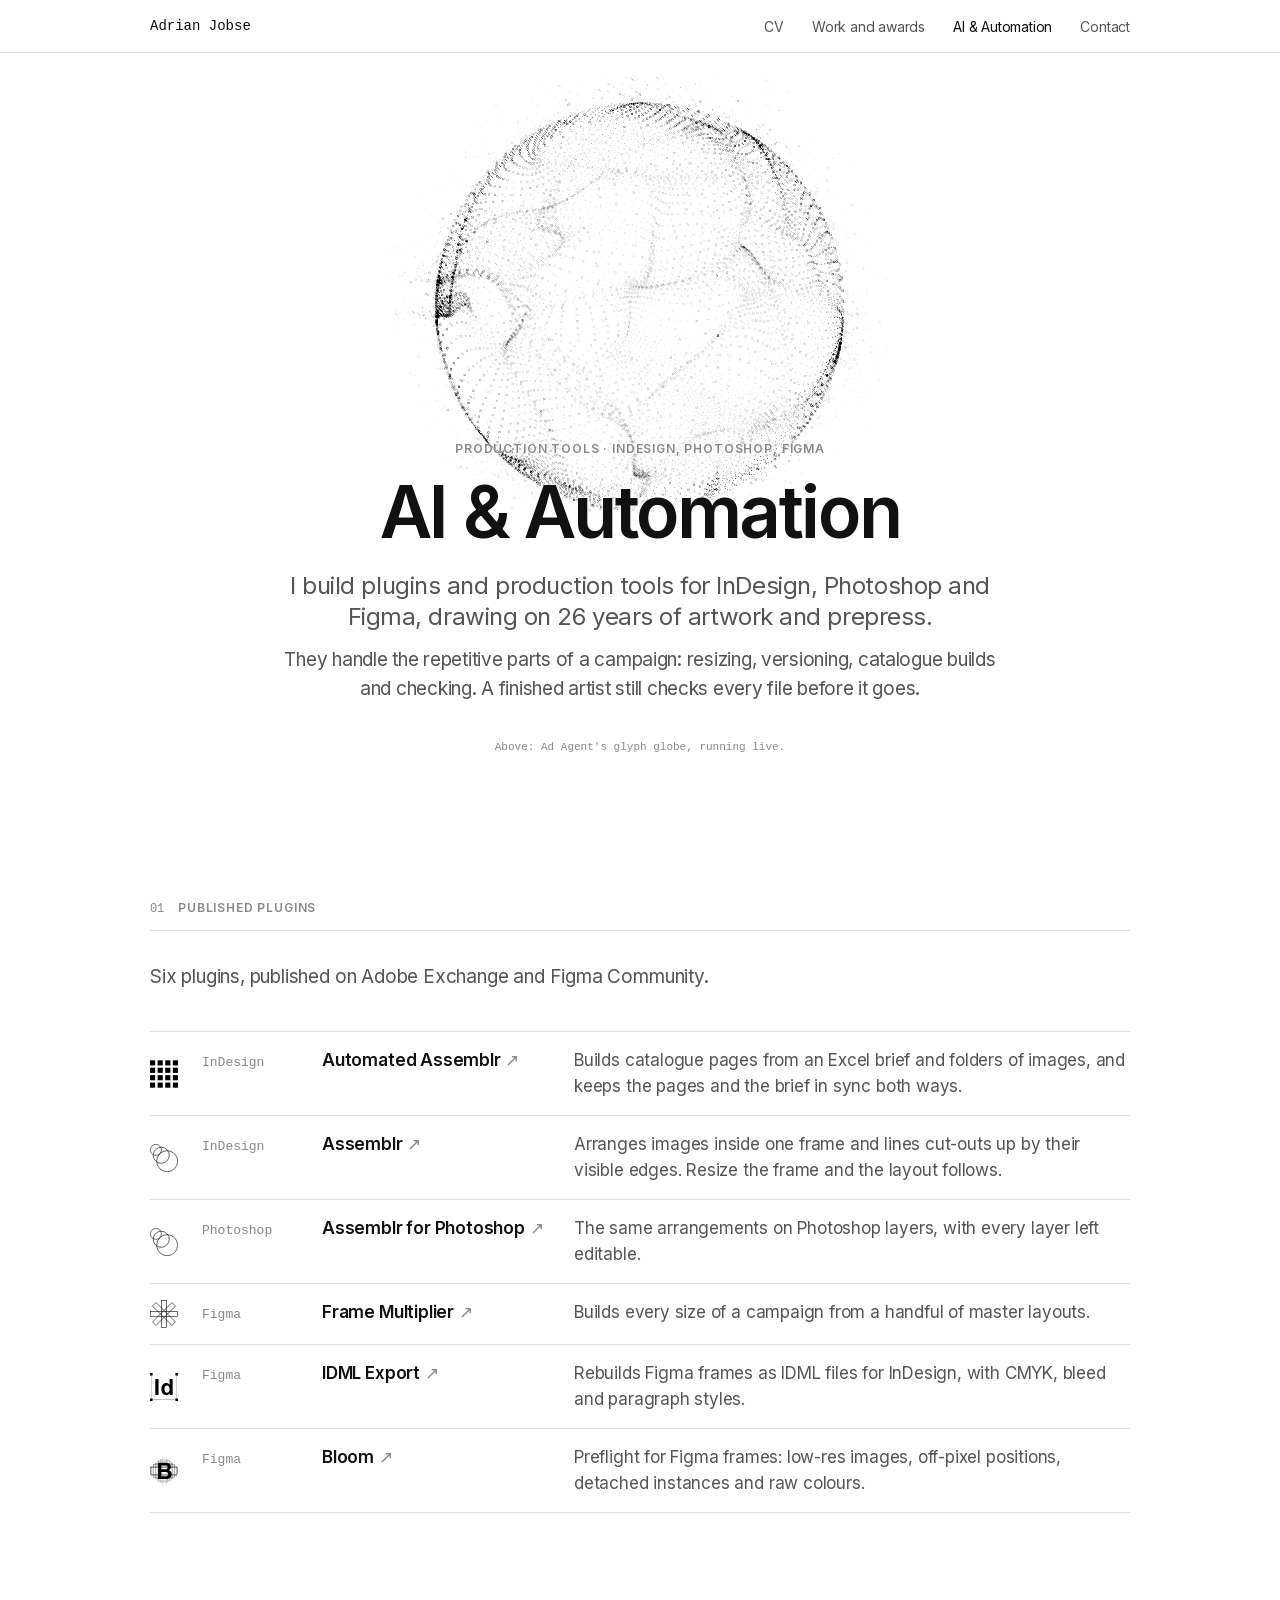
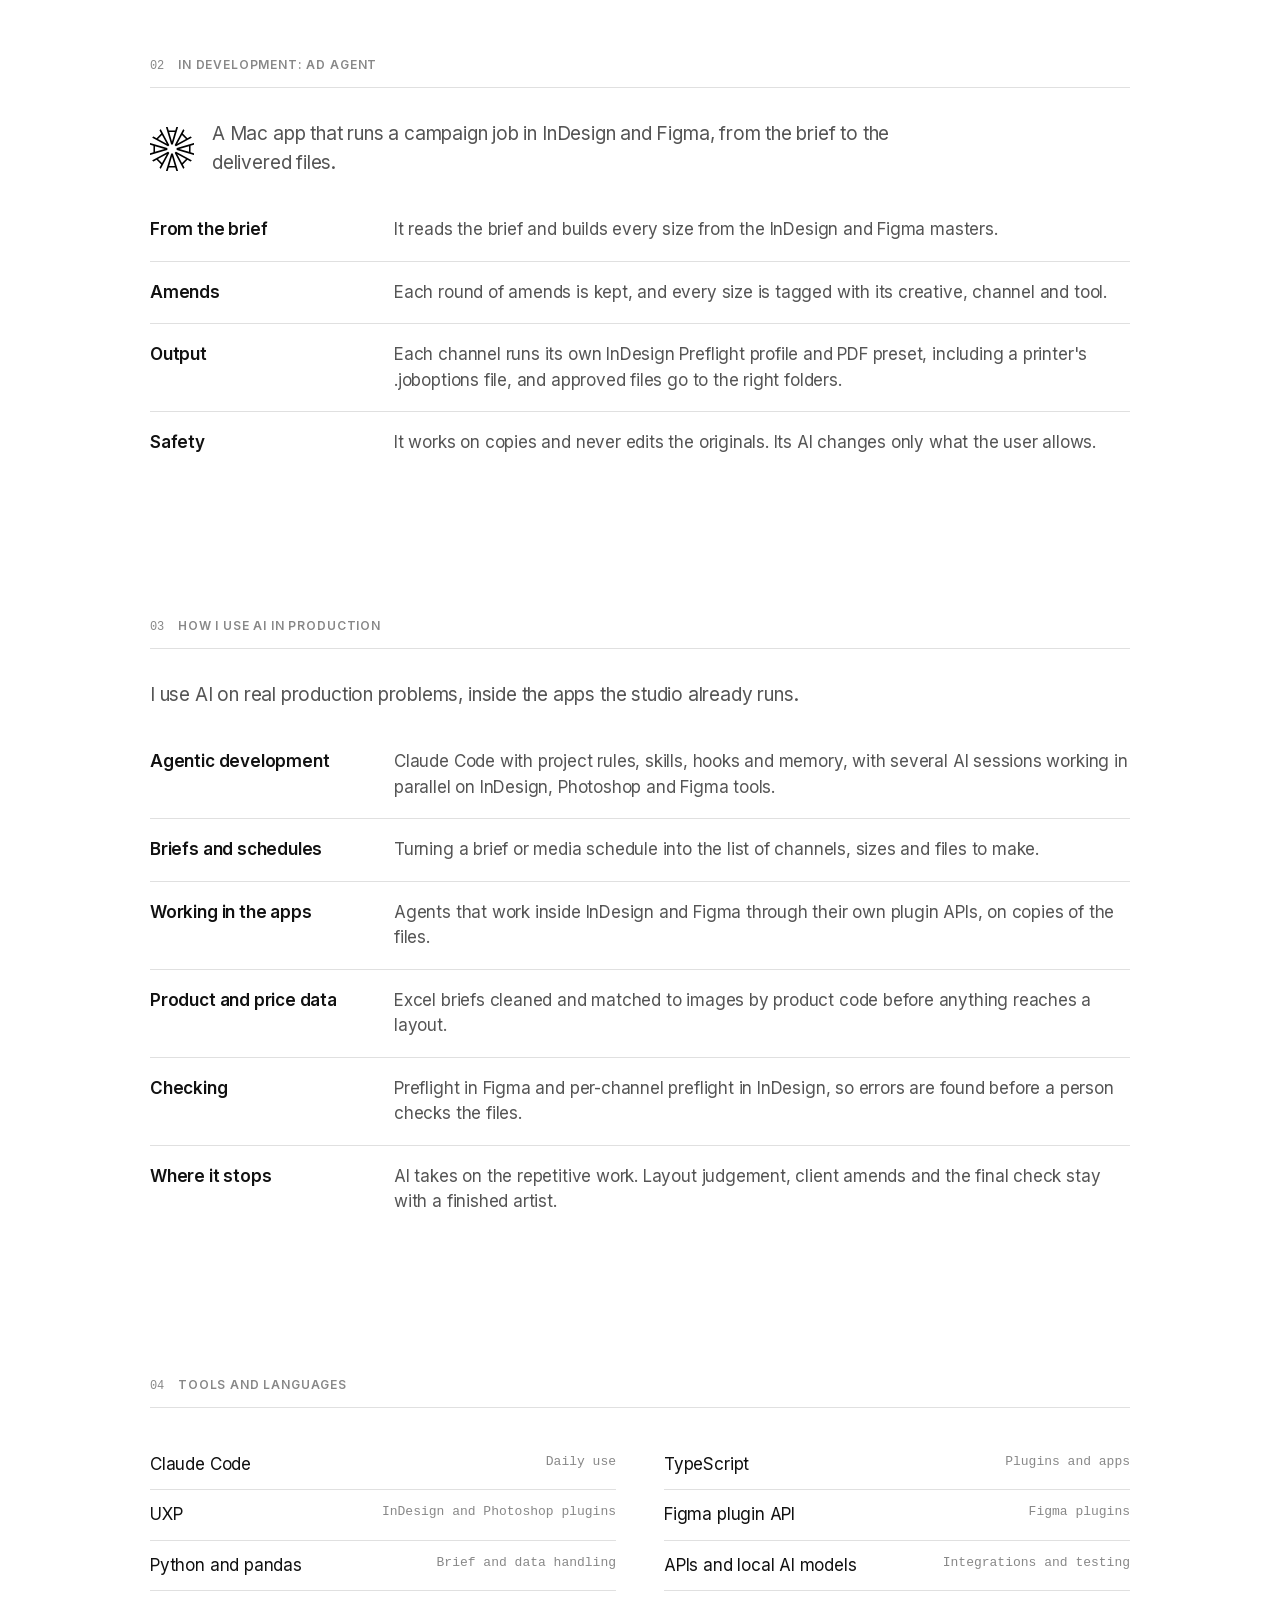
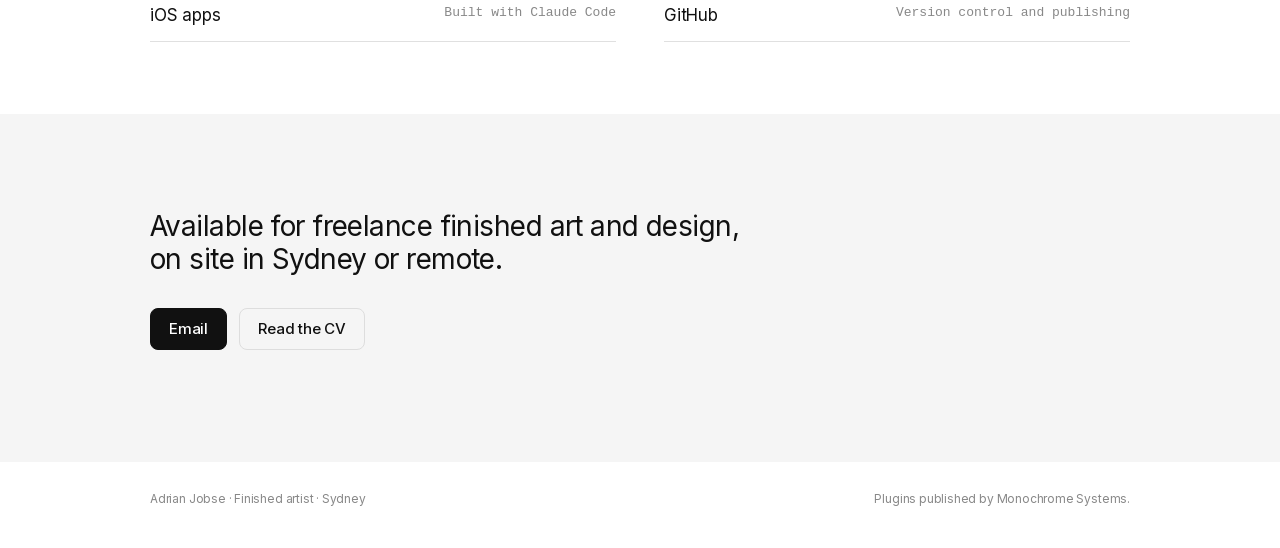
==== commit 91844b75: "AI page: agentic development Co-Authored-By: Claude Opus 5.5 <noreply@anthropic.com>" ====
--- a/ai-automation.html
+++ b/ai-automation.html
@@ -102,6 +102,7 @@
       <div class="section-head"><span class="section-index">03</span><h2 class="label">How I use AI in production</h2></div>
       <p class="lead">I use AI on real production problems, inside the apps the studio already runs.</p>
       <ul class="rows">
+        <li><span class="row-name">Agentic development</span><span class="row-text">Claude Code with project rules, skills, hooks and memory, with several AI sessions working in parallel on InDesign, Photoshop and Figma tools.</span></li>
         <li><span class="row-name">Briefs and schedules</span><span class="row-text">Turning a brief or media schedule into the list of channels, sizes and files to make.</span></li>
         <li><span class="row-name">Working in the apps</span><span class="row-text">Agents that work inside InDesign and Figma through their own plugin APIs, on copies of the files.</span></li>
         <li><span class="row-name">Product and price data</span><span class="row-text">Excel briefs cleaned and matched to images by product code before anything reaches a layout.</span></li>
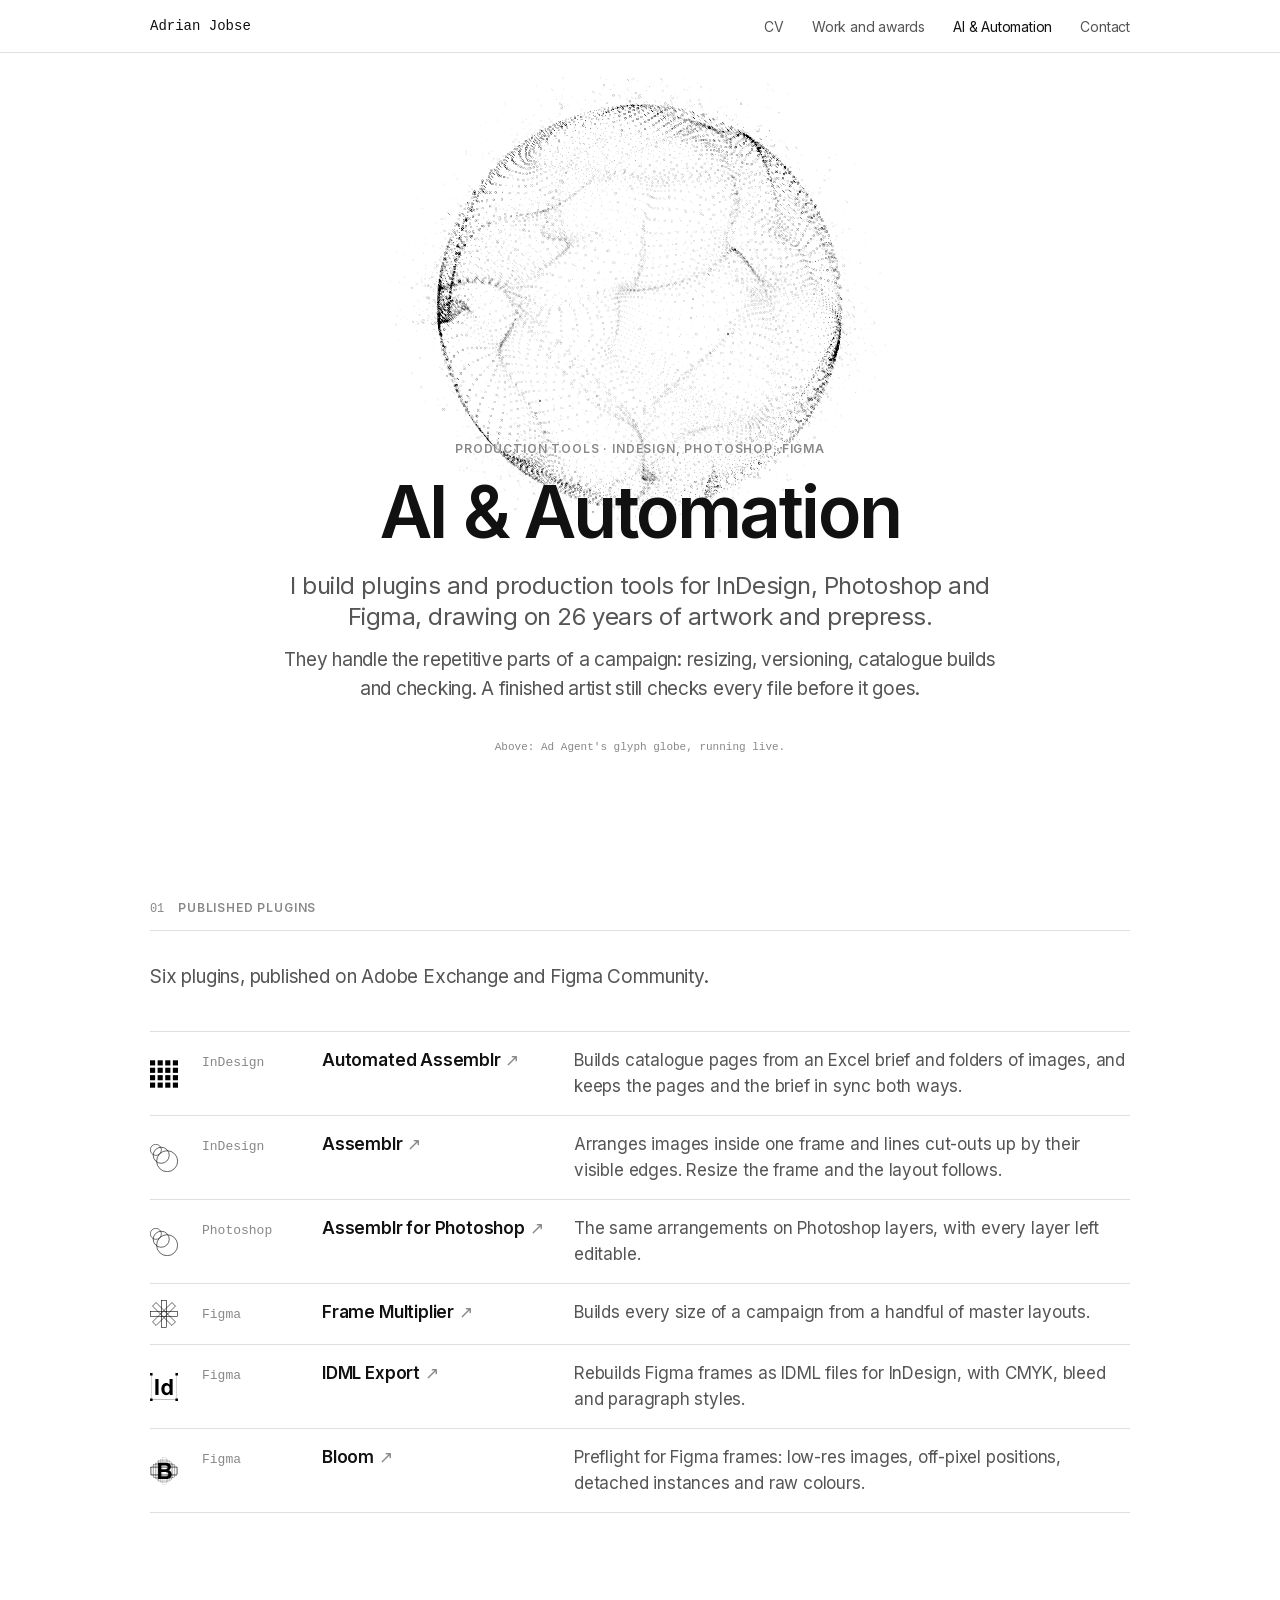
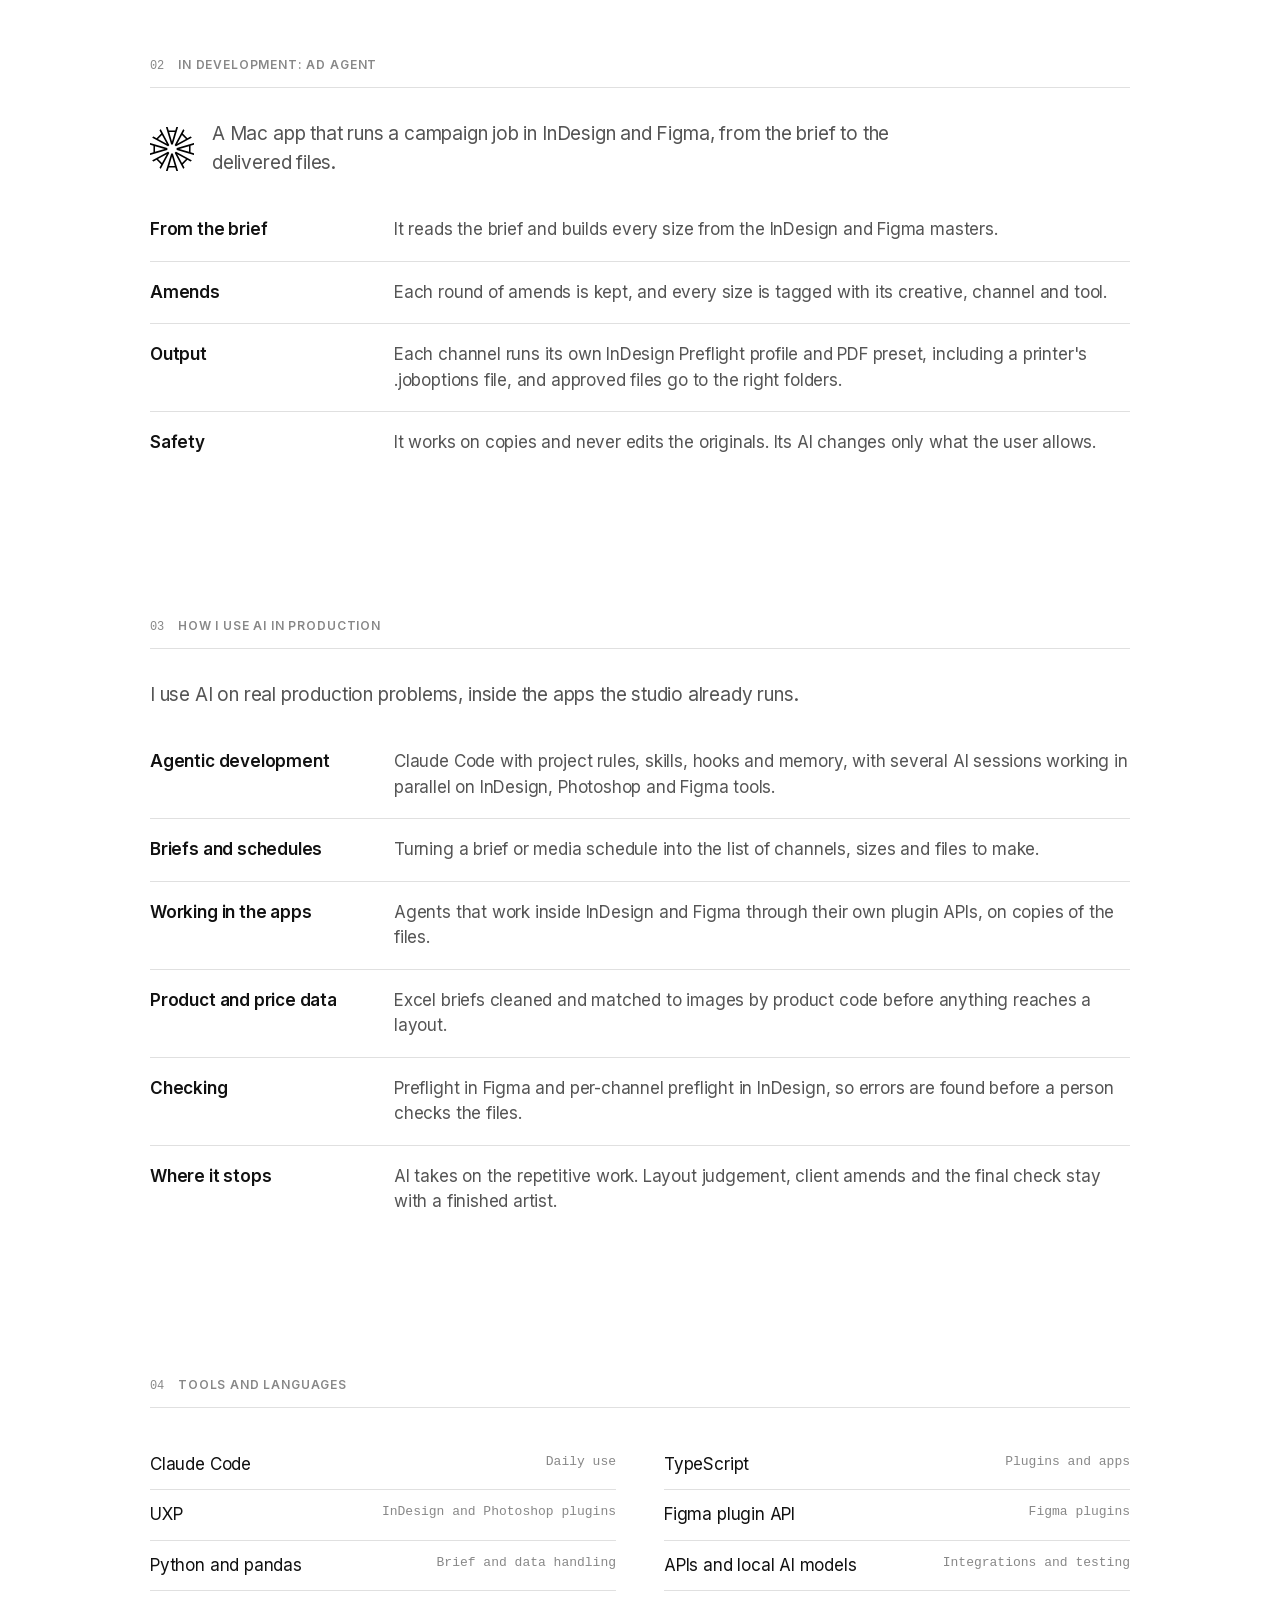
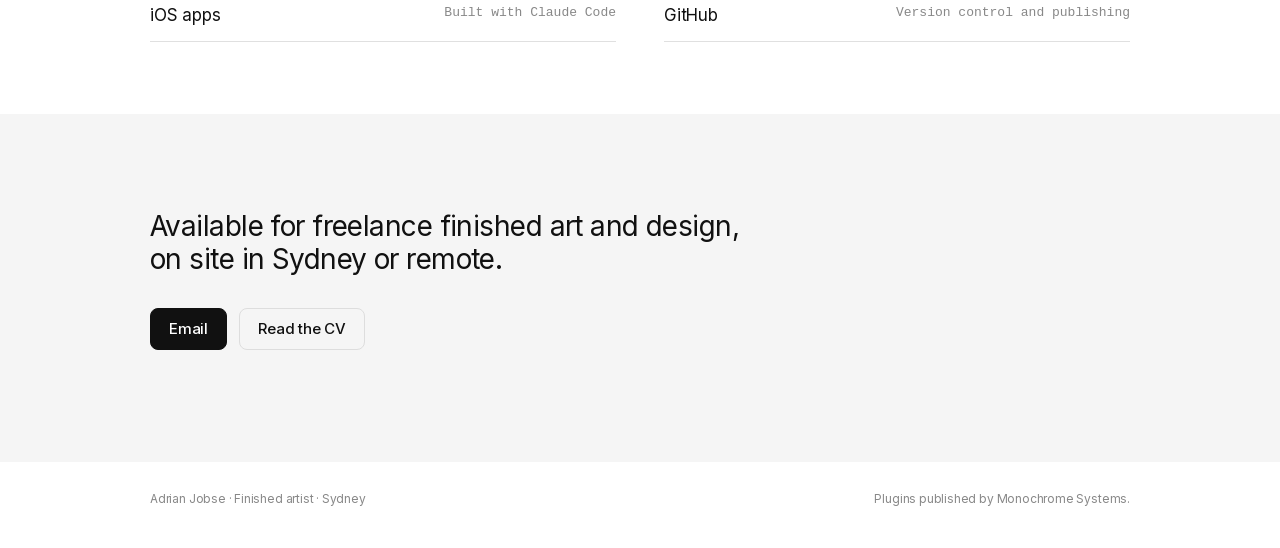
==== commit e4a55c88: "BMF logo on the work page and in Experience Co-Authored-By: Claude Opus 5.5 <noreply@anthropic.com>" ====
--- a/ai-automation.html
+++ b/ai-automation.html
@@ -8,7 +8,7 @@
   <meta property="og:title" content="AI &amp; Automation · Adrian Jobse">
   <link rel="icon" href="assets/favicon.svg" type="image/svg+xml">
   <link rel="preload" href="assets/fonts/inter-latin.woff2" as="font" type="font/woff2" crossorigin>
-  <link rel="stylesheet" href="assets/site.css?v=15">
+  <link rel="stylesheet" href="assets/site.css?v=16">
 </head>
 <body>
 
--- a/assets/site.css
+++ b/assets/site.css
@@ -234,6 +234,10 @@
 .timeline h3 { font-size: 17px; }
 .timeline p { margin-top: 4px; color: var(--ink-2); }
 @media (max-width: 734px) { .timeline > li { grid-template-columns: 1fr; gap: 4px; } }
+
+/* An employer's logo (BMF, from bmf.com.au), in the page's dark grey. */
+.org-logo { display: block; width: auto; height: 20px; margin-bottom: 10px; opacity: 0.85; }
+.org-logo-hero { height: 30px; margin-bottom: 22px; }
 
 /* Contact. */
 .contact { padding: 96px 0 112px; background: var(--card); }
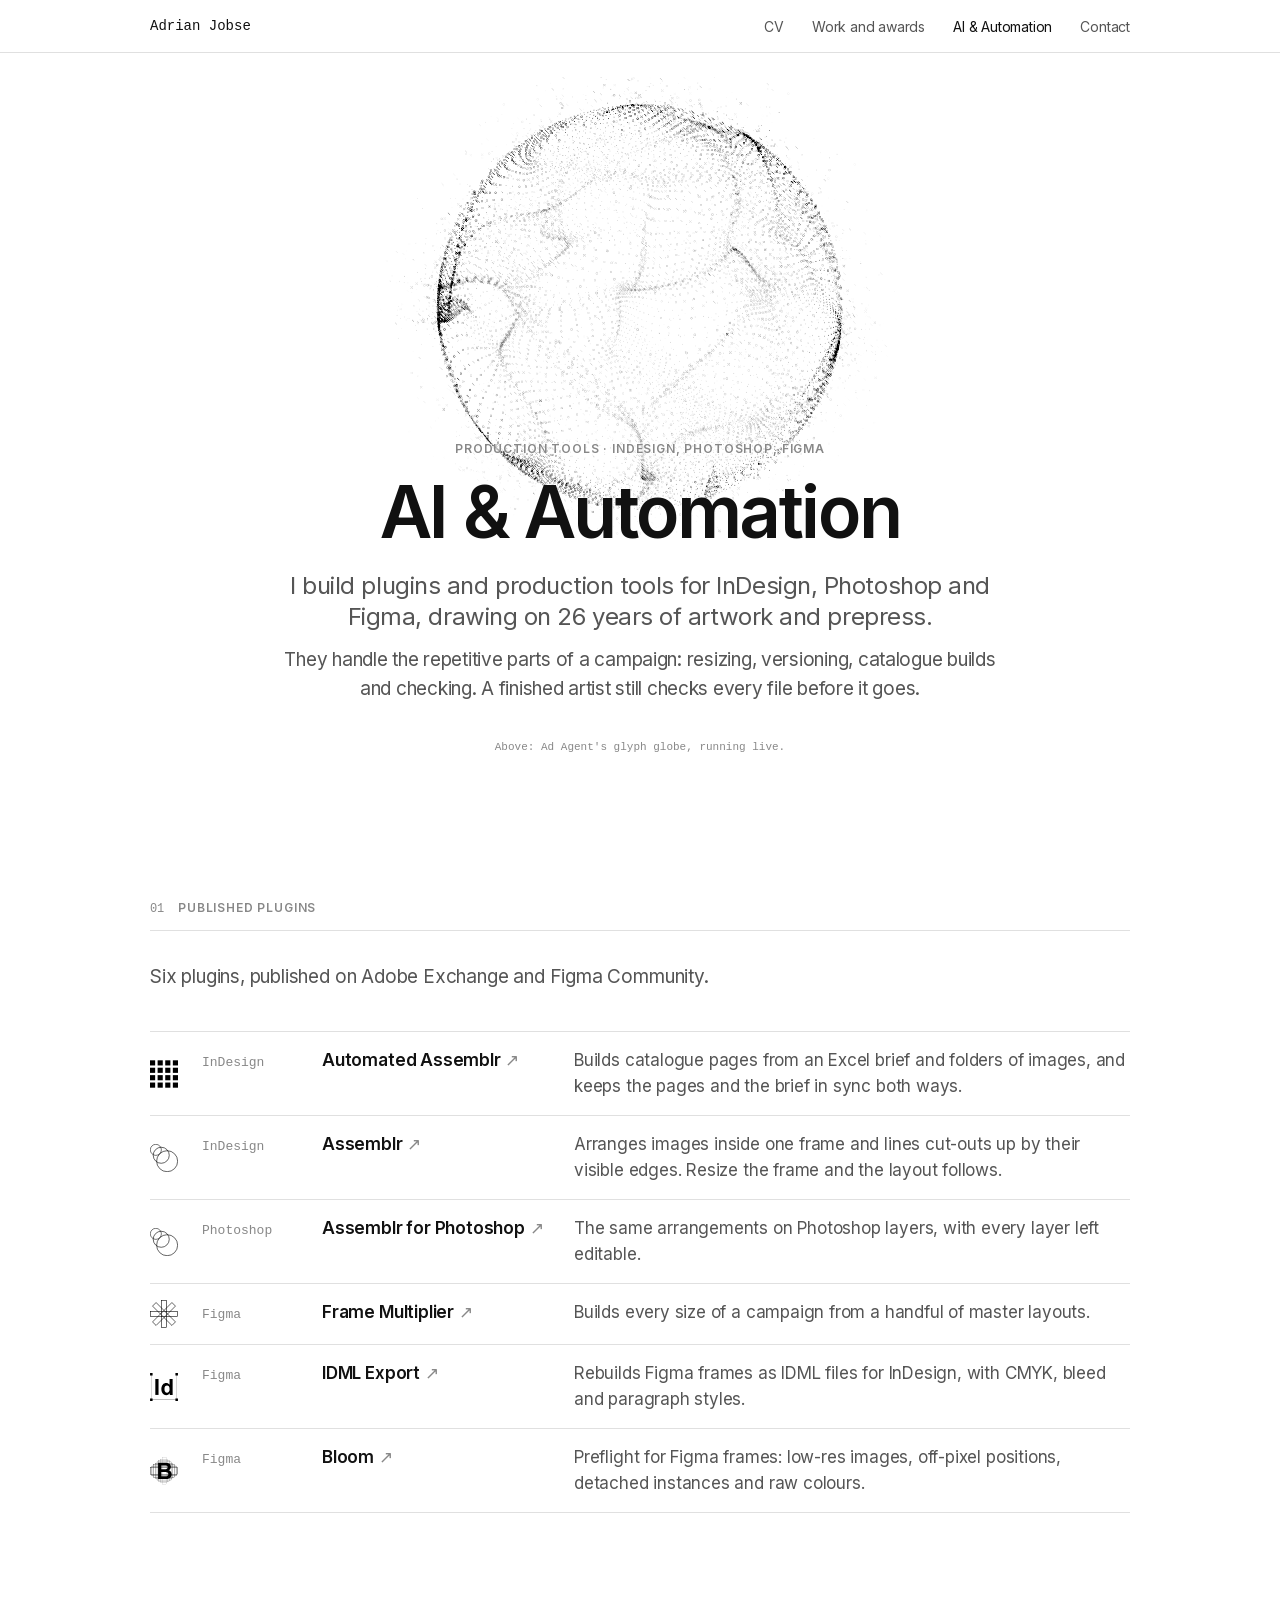
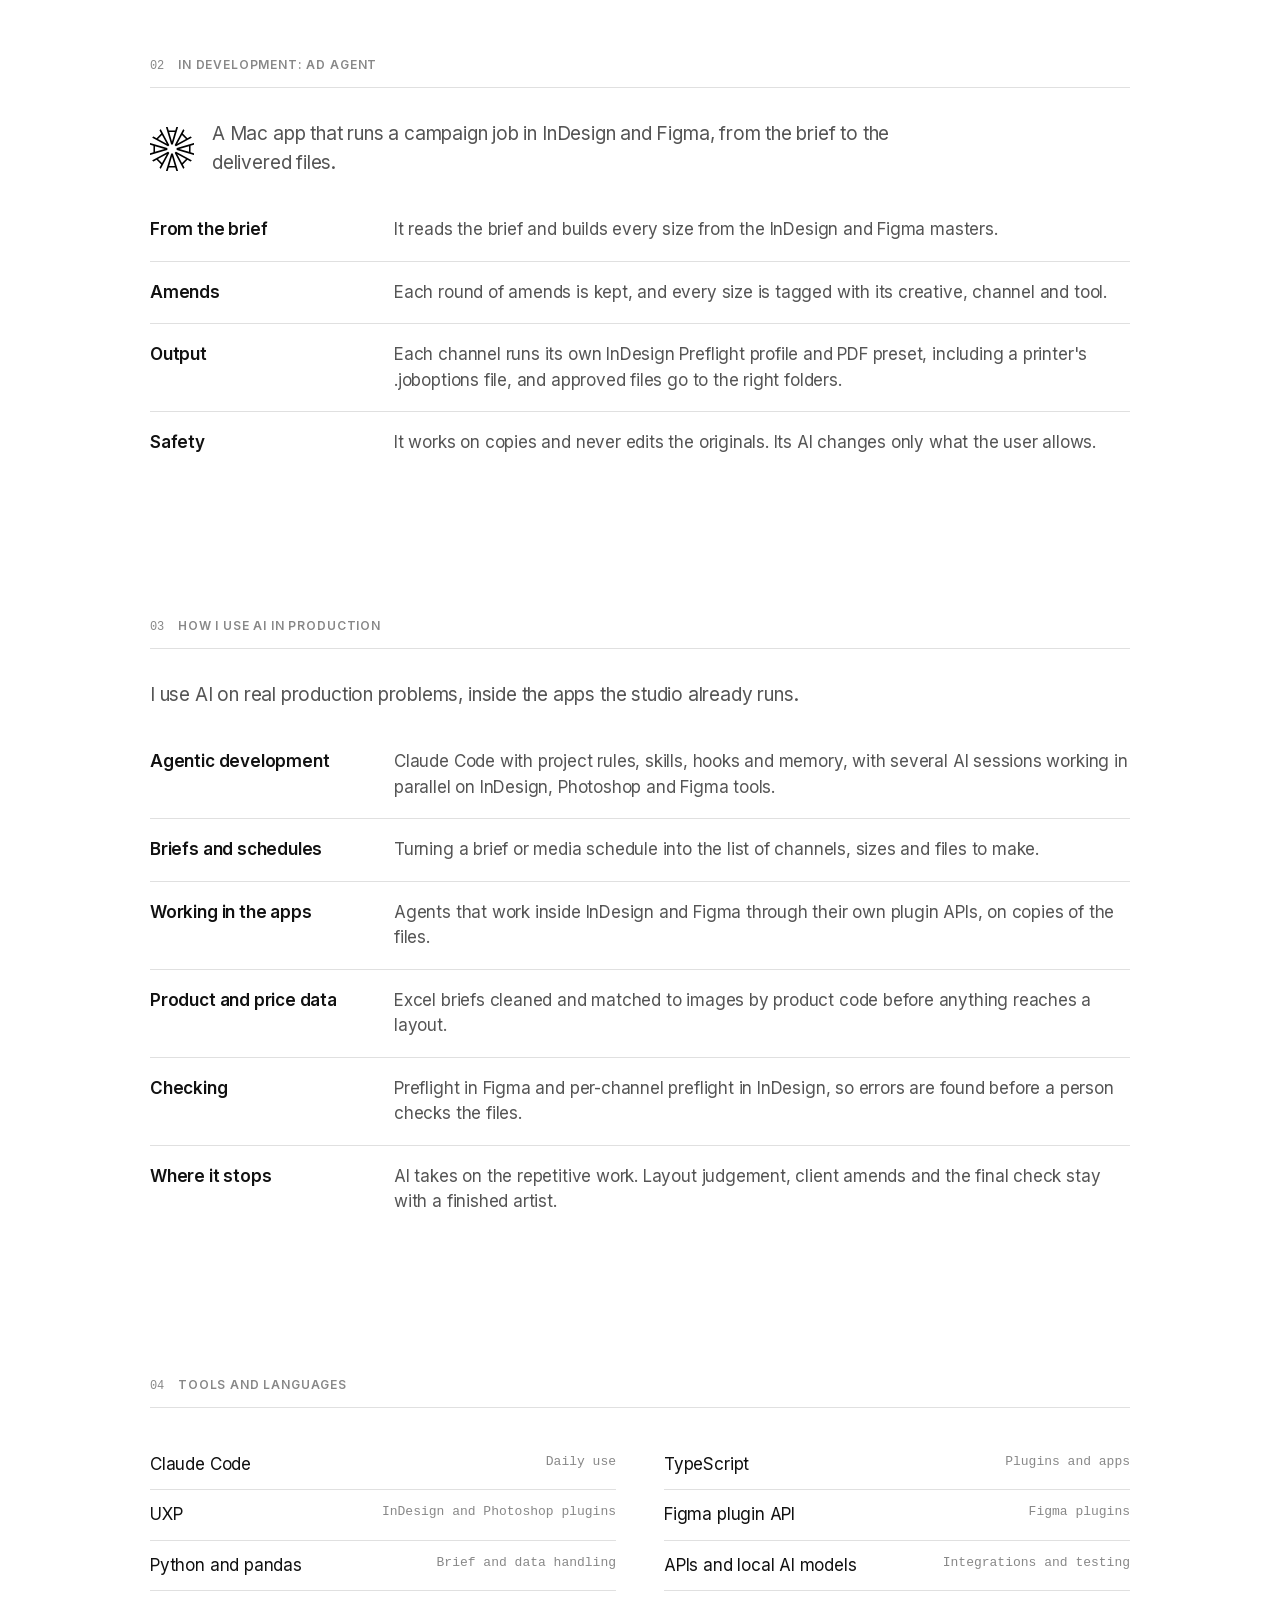
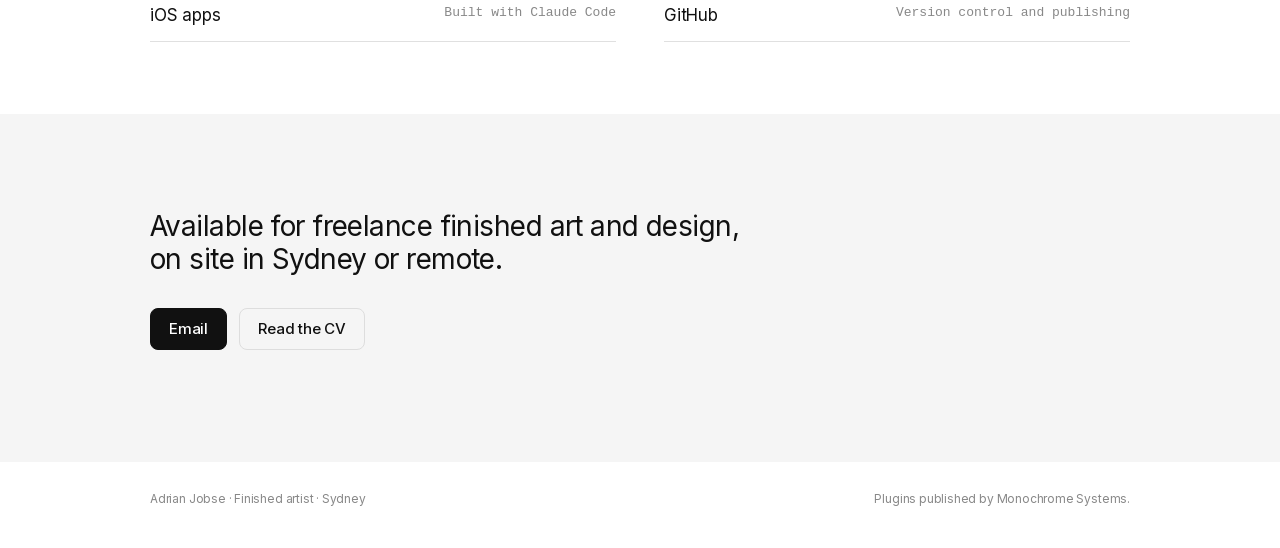
==== commit d44e96fe: "Share links: PNG icons and full image URLs Co-Authored-By: Claude Opus 5.5 <noreply@anthropic.com>" ====
--- a/ai-automation.html
+++ b/ai-automation.html
@@ -6,7 +6,17 @@
   <title>AI &amp; Automation · Adrian Jobse</title>
   <meta name="description" content="Plugins and production tools for InDesign, Photoshop and Figma, built by a finished artist: resizing, versioning, catalogue builds and preflight.">
   <meta property="og:title" content="AI &amp; Automation · Adrian Jobse">
+  <meta property="og:description" content="Plugins and production tools for InDesign, Photoshop and Figma, built by a finished artist: resizing, versioning, catalogue builds and preflight.">
+  <meta property="og:type" content="website">
+  <meta property="og:site_name" content="Adrian Jobse">
+  <meta property="og:url" content="https://arjobse82.github.io/cv-adrian-jobse/ai-automation.html">
+  <meta property="og:image" content="https://arjobse82.github.io/cv-adrian-jobse/assets/icon-512.png">
+  <meta property="og:image:width" content="512">
+  <meta property="og:image:height" content="512">
+  <meta name="twitter:card" content="summary">
   <link rel="icon" href="assets/favicon.svg" type="image/svg+xml">
+  <link rel="icon" href="assets/favicon-32.png" type="image/png" sizes="32x32">
+  <link rel="apple-touch-icon" href="apple-touch-icon.png">
   <link rel="preload" href="assets/fonts/inter-latin.woff2" as="font" type="font/woff2" crossorigin>
   <link rel="stylesheet" href="assets/site.css?v=16">
 </head>
